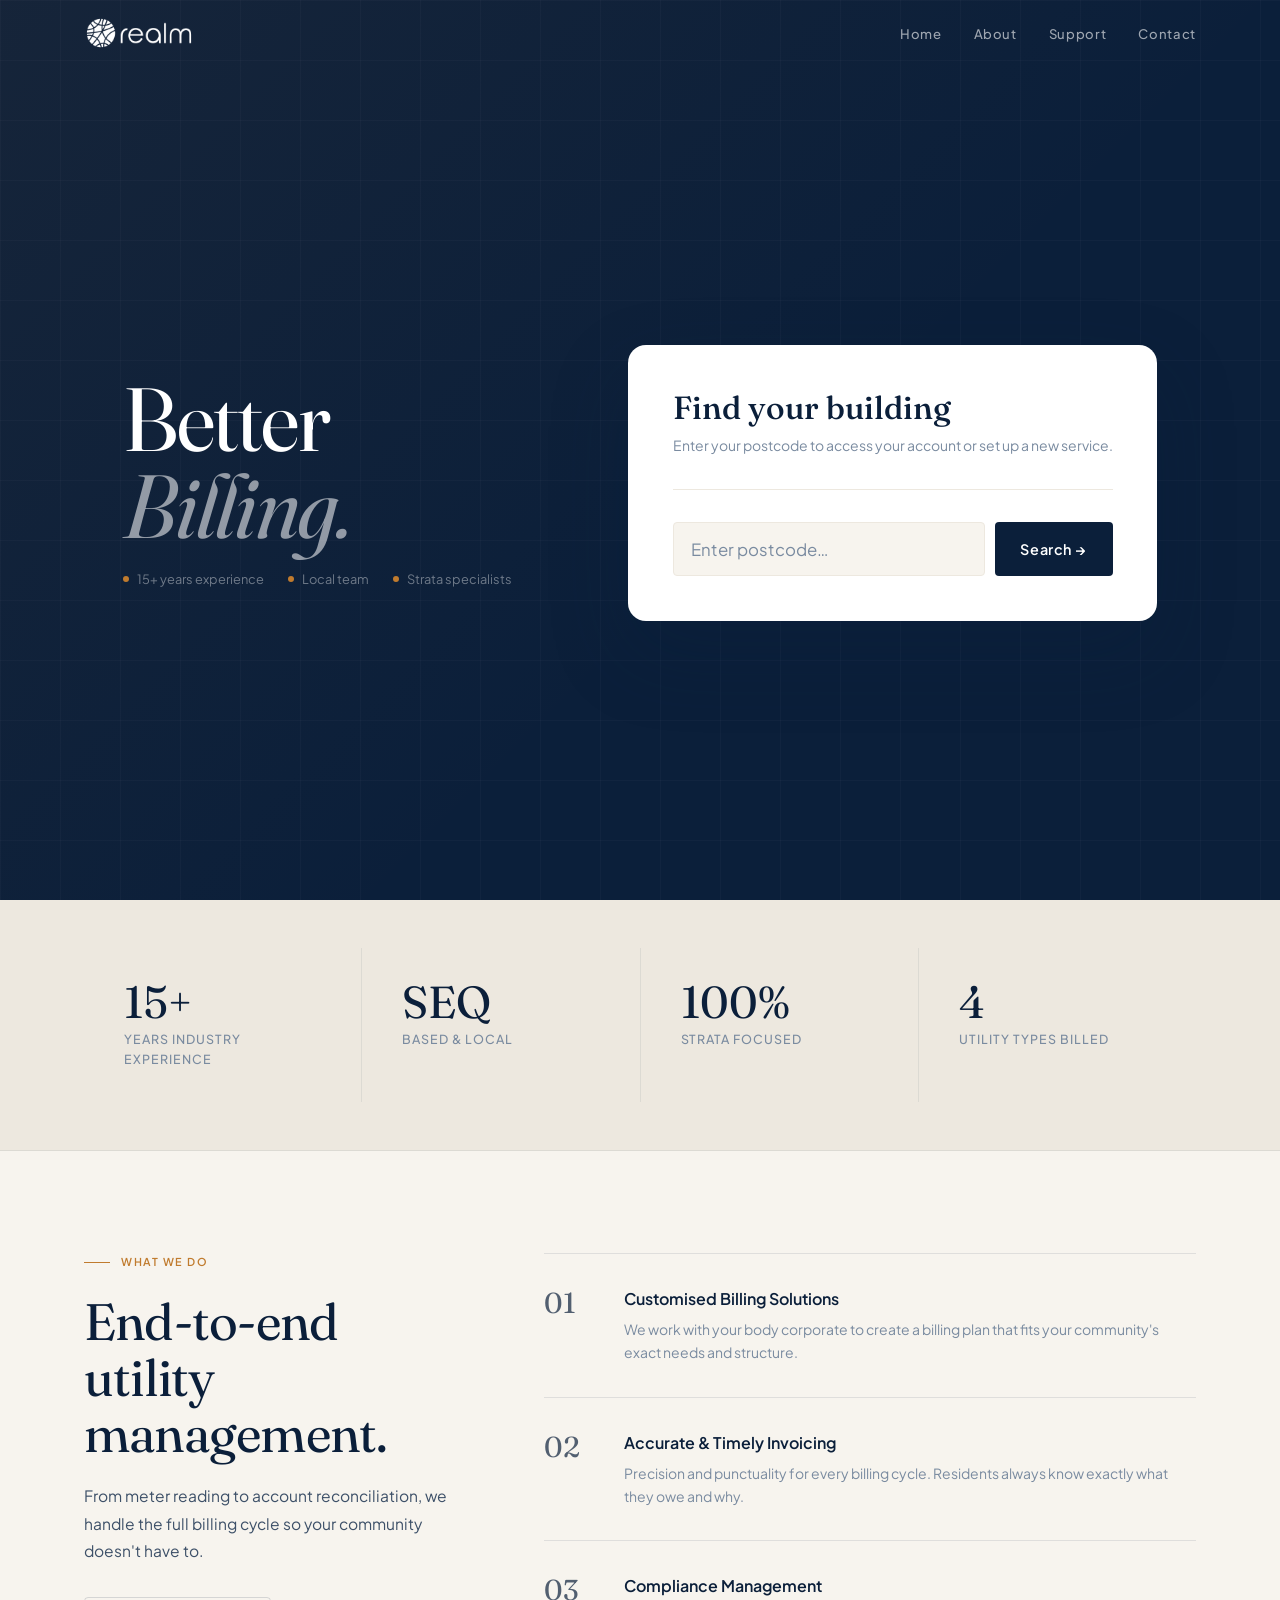
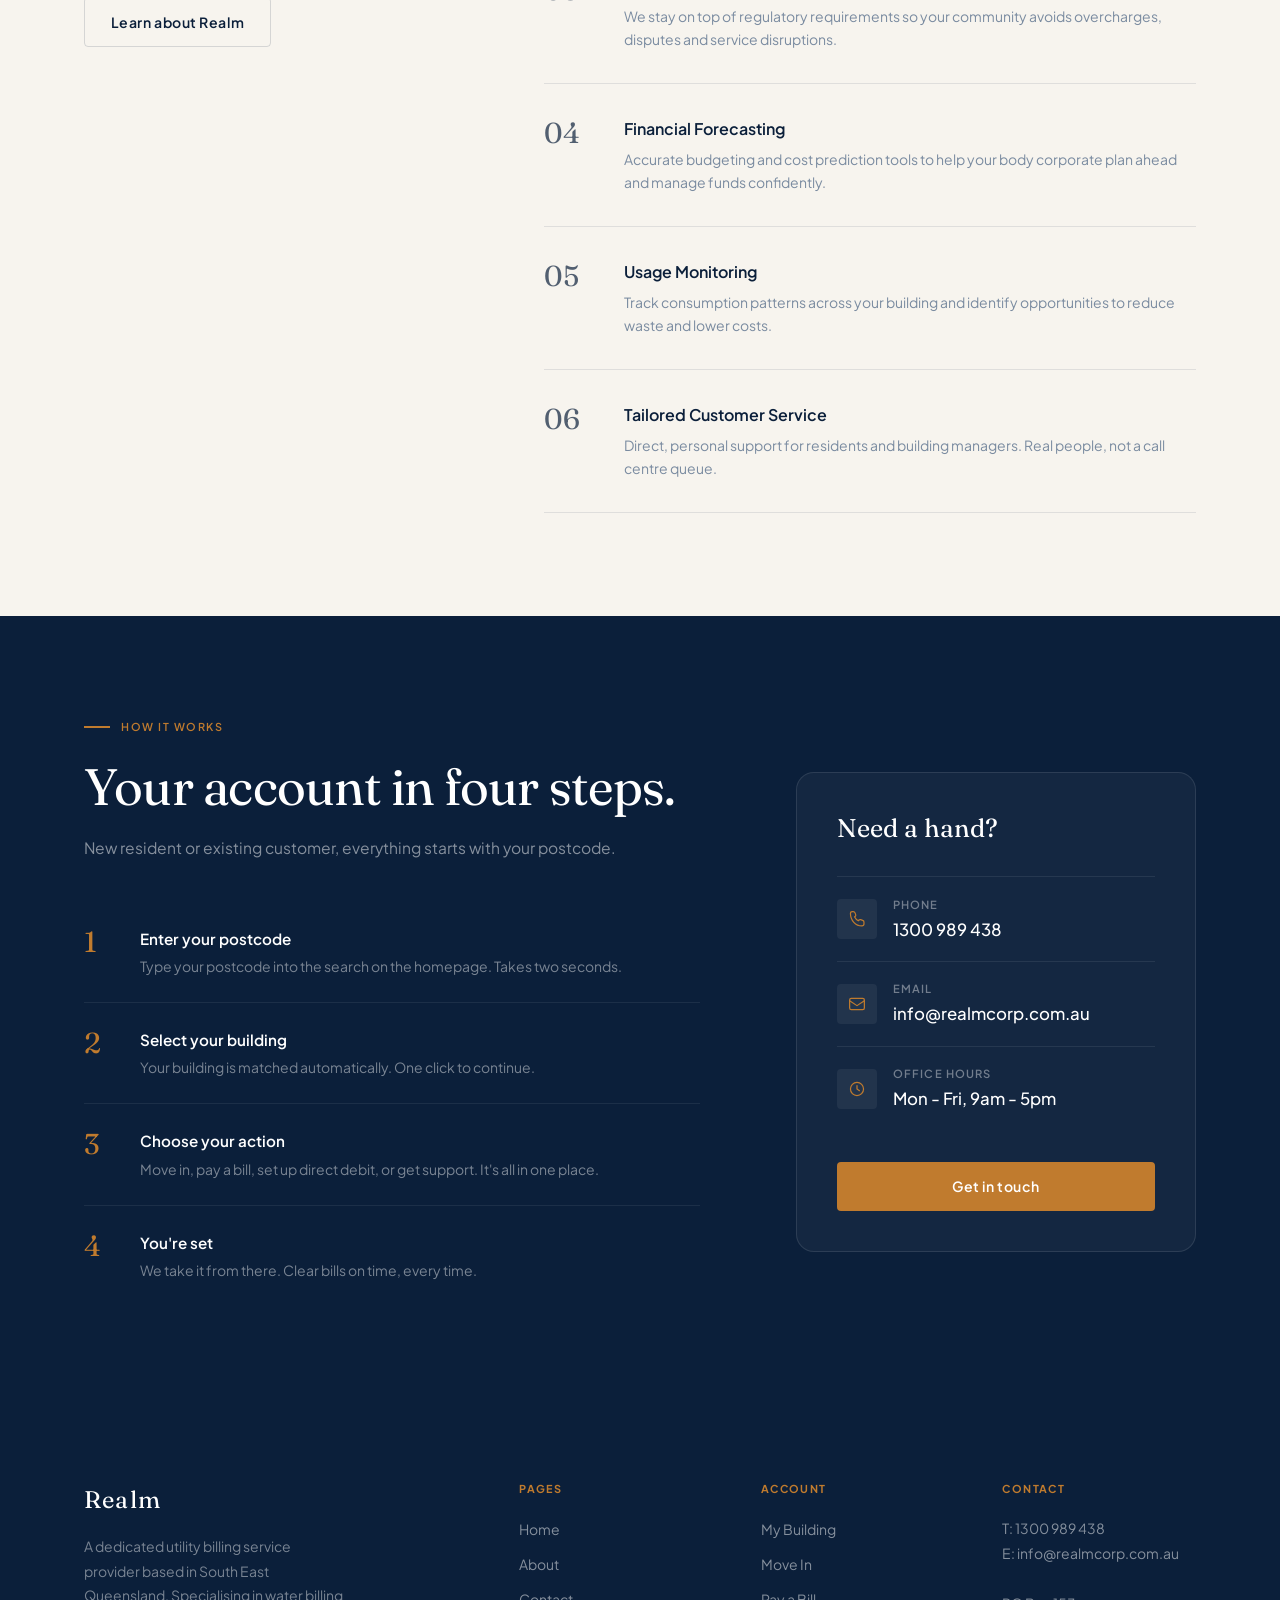
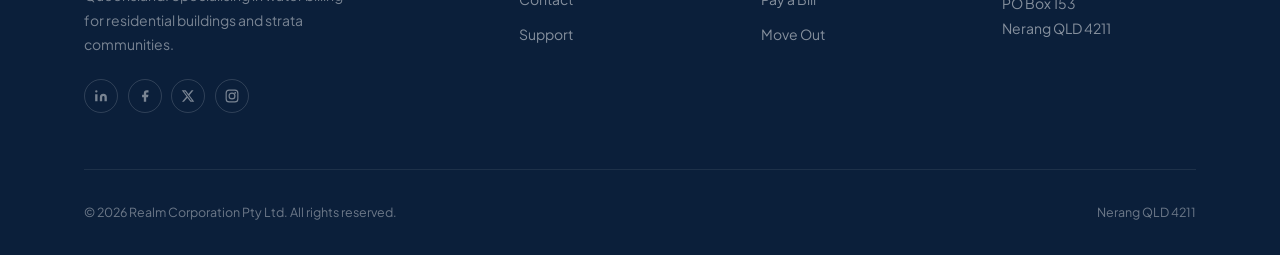
==== index.html @ f152841e "refactor: update theme font, remove theme picker" ====
<!DOCTYPE html>
<html lang="en">
<head>
  <meta charset="UTF-8">
  <meta name="viewport" content="width=device-width, initial-scale=1.0">
  <title>Realm | Better Billing</title>
  <link rel="icon" type="image/png" href="assets/favicon.png">
  <link rel="stylesheet" href="style.css">
  <style>
    /* ─── NAV TRANSPARENT ON HOMEPAGE ─── */
    .nav { background: transparent; transition: background 0.3s; }
    .nav.nav-solid { background: var(--navy); }

    /* ─── HERO ─── */
    .hero {
      background: var(--navy);
      margin-top: -66px;
      padding-top: 66px;
      min-height: 100vh;
      display: flex;
      align-items: center;
      overflow: hidden;
      position: relative;
    }
    .hero::after {
      content: '';
      position: absolute;
      inset: 0;
      background: linear-gradient(135deg, rgba(192,123,46,0.06) 0%, transparent 60%);
      pointer-events: none;
    }
    /* subtle grid texture on hero */
    .hero-bg-pattern {
      position: absolute;
      inset: 0;
      background-image: linear-gradient(rgba(255,255,255,0.025) 1px, transparent 1px),
                        linear-gradient(90deg, rgba(255,255,255,0.025) 1px, transparent 1px);
      background-size: 60px 60px;
      pointer-events: none;
    }
    .hero-content {
      position: relative;
      z-index: 1;
      display: grid;
      grid-template-columns: 1fr 1.2fr;
      gap: 4rem;
      align-items: center;
    }
    .hero-text {}
    .hero-tagline { color: var(--amber); margin-bottom: 1.8rem; }
    .hero-h1 { color: white; margin-bottom: 1.2rem; }
    .hero-h1 em { font-style: italic; color: rgba(255,255,255,0.55); }
    .hero-desc {
      font-size: 1.05rem;
      color: rgba(255,255,255,0.55);
      max-width: 480px;
      line-height: 1.8;
      margin-bottom: 2.5rem;
    }
    .hero-badges {
      display: flex;
      gap: 1.5rem;
      flex-wrap: wrap;
    }
    .hero-badge {
      display: flex;
      align-items: center;
      gap: 0.5rem;
      font-size: 0.8rem;
      color: rgba(255,255,255,0.4);
    }
    .hero-badge-dot {
      width: 6px; height: 6px;
      background: var(--amber);
      border-radius: 50%;
      flex-shrink: 0;
    }
    .search-panel {
      background: white;
      border-radius: var(--r-lg);
      padding: 2.8rem;
      box-shadow: var(--shadow-xl);
      text-align: left;
    }
    .search-panel-top {
      margin-bottom: 2rem;
      padding-bottom: 2rem;
      border-bottom: 1px solid var(--cream-dark);
    }
    .search-panel-top h2 {
      font-family: var(--ff-display);
      font-size: 2rem;
      font-weight: 500;
      color: var(--navy);
      line-height: 1.15;
      margin-bottom: 0.45rem;
    }
    .search-panel-top p {
      font-size: 0.875rem;
      color: var(--text-muted);
    }
    .search-row {
      display: flex;
      gap: 0.6rem;
    }
    .search-row input {
      flex: 1;
      background: var(--cream);
      border: 1.5px solid var(--cream-dark);
      border-radius: var(--r-sm);
      padding: 0.95rem 1.1rem;
      font-size: 1.05rem;
      color: var(--text);
      outline: none;
      transition: border-color 0.2s, background 0.2s, box-shadow 0.2s;
    }
    .search-row input:focus {
      border-color: var(--navy-light);
      background: white;
      box-shadow: 0 0 0 3px rgba(30,65,104,0.1);
    }
    .search-row input::placeholder { color: var(--text-muted); }
    .search-row button {
      background: var(--navy);
      color: white;
      border: none;
      border-radius: var(--r-sm);
      padding: 0.95rem 1.6rem;
      font-size: 0.9rem;
      font-weight: 600;
      cursor: pointer;
      transition: background 0.2s, transform 0.15s;
      white-space: nowrap;
      letter-spacing: 0.04em;
    }
    .search-row button:hover { background: var(--amber); }
    .search-result {
      display: none;
      margin-top: 1rem;
      background: var(--cream);
      border-radius: var(--r-sm);
      padding: 1rem 1.1rem;
      border-left: 3px solid var(--amber);
    }
    .search-result.visible { display: block; }
    .search-result-label { font-size: 0.68rem; font-weight: 600; letter-spacing: 0.1em; text-transform: uppercase; color: var(--text-muted); margin-bottom: 0.25rem; }
    .search-result-building { font-family: var(--ff-display); font-size: 1.1rem; font-weight: 500; color: var(--navy); margin-bottom: 0.6rem; }
    .search-result-btn {
      display: inline-flex;
      align-items: center;
      gap: 0.4rem;
      background: var(--navy);
      color: white;
      border: none;
      border-radius: var(--r-sm);
      padding: 0.55rem 1rem;
      font-size: 0.8rem;
      font-weight: 600;
      cursor: pointer;
      transition: background 0.2s;
      letter-spacing: 0.04em;
    }
    .search-result-btn:hover { background: var(--amber); }
    .search-no-result { display: none; margin-top: 1rem; font-size: 0.875rem; color: var(--text-muted); }
    .search-no-result.visible { display: block; }
    .search-divider { display: flex; align-items: center; gap: 0.75rem; margin: 1.5rem 0 0; }
    .search-divider::before, .search-divider::after { content: ''; flex: 1; height: 1px; background: var(--cream-dark); }
    .search-divider span { font-size: 0.72rem; color: var(--text-muted); white-space: nowrap; }

    /* ─── ABOUT STRIP ─── */
    .about-strip {
      background: var(--cream-dark);
      padding: 3rem 0;
      border-bottom: 1px solid rgba(11,31,58,0.07);
    }
    .about-strip-inner {
      display: grid;
      grid-template-columns: repeat(4, 1fr);
      gap: 1px;
      background: rgba(11,31,58,0.07);
    }
    .about-stat {
      background: var(--cream-dark);
      padding: 2rem 2.5rem;
      display: flex;
      flex-direction: column;
      gap: 0.25rem;
    }
    .about-stat-num {
      font-family: var(--ff-display);
      font-size: 2.8rem;
      font-weight: 400;
      color: var(--navy);
      line-height: 1;
    }
    .about-stat-label {
      font-size: 0.78rem;
      font-weight: 500;
      letter-spacing: 0.08em;
      text-transform: uppercase;
      color: var(--text-muted);
    }

    /* ─── SERVICES ─── */
    .services-section { background: var(--cream); }
    .services-layout {
      display: grid;
      grid-template-columns: 380px 1fr;
      gap: 5rem;
      align-items: start;
    }
    .services-sticky { position: sticky; top: 100px; }
    .services-sticky h2 { margin-bottom: 1.2rem; }
    .services-sticky p { margin-bottom: 2rem; }
    .services-list { display: flex; flex-direction: column; gap: 0; }
    .service-row {
      display: grid;
      grid-template-columns: 56px 1fr;
      gap: 1.5rem;
      padding: 2rem 0;
      border-bottom: 1px solid var(--border);
      transition: background 0.2s;
    }
    .service-row:first-child { border-top: 1px solid var(--border); }
    .service-num {
      font-family: var(--ff-display);
      font-size: 1.8rem;
      font-weight: 400;
      color: rgba(11,31,58,0.7);
      line-height: 1;
      padding-top: 3px;
    }
    .service-content h3 { font-family: var(--ff-body); font-size: 1rem; font-weight: 600; color: var(--navy); margin-bottom: 0.35rem; }
    .service-content p { font-size: 0.875rem; color: var(--text-muted); line-height: 1.65; }

    /* ─── HOW IT WORKS ─── */
    .how-section { background: var(--navy); }
    .how-layout {
      display: grid;
      grid-template-columns: 1fr 400px;
      gap: 6rem;
      align-items: center;
    }
    .how-cta-card {
      background: rgba(255,255,255,0.04);
      border: 1px solid rgba(255,255,255,0.1);
      border-radius: var(--r-lg);
      padding: 2.5rem;
      display: flex;
      flex-direction: column;
      gap: 2rem;
    }
    .how-cta-card h3 {
      font-family: var(--ff-display);
      font-size: 1.6rem;
      font-weight: 400;
      color: white;
      line-height: 1.2;
    }
    .how-cta-item {
      display: flex;
      align-items: center;
      gap: 1rem;
      padding: 1.1rem 0;
      border-top: 1px solid rgba(255,255,255,0.08);
    }
    .how-cta-icon {
      width: 40px;
      height: 40px;
      border-radius: var(--r-sm);
      background: rgba(255,255,255,0.06);
      display: flex;
      align-items: center;
      justify-content: center;
      flex-shrink: 0;
    }
    .how-cta-icon svg { color: var(--amber); }
    .how-cta-label { font-size: 0.7rem; font-weight: 600; letter-spacing: 0.1em; text-transform: uppercase; color: rgba(255,255,255,0.4); margin-bottom: 0.15rem; }
    .how-cta-value { font-size: 1.05rem; font-weight: 500; color: white; }
    .how-cta-value a { color: white; transition: color 0.2s; }
    .how-cta-value a:hover { color: var(--amber); }
    .how-steps { display: flex; flex-direction: column; gap: 0; }
    .how-step {
      display: flex;
      gap: 1.5rem;
      padding: 1.5rem 0;
      border-bottom: 1px solid rgba(255,255,255,0.07);
    }
    .how-step:last-child { border-bottom: none; }
    .how-step-num { font-family: var(--ff-display); font-size: 1.8rem; font-weight: 400; color: var(--amber); flex-shrink: 0; width: 2rem; line-height: 1; padding-top: 2px; }
    .how-step h4 { font-family: var(--ff-body); font-size: 0.95rem; font-weight: 600; color: white; margin-bottom: 0.25rem; }
    .how-step p { font-size: 0.875rem; color: rgba(255,255,255,0.45); line-height: 1.65; }

    @media (max-width: 1024px) {
      .hero-content { grid-template-columns: 1fr; max-width: 540px; margin: 0 auto; text-align: center; }
      .hero-desc { margin-left: auto; margin-right: auto; }
      .hero-badges { justify-content: center; }
      .about-strip-inner { grid-template-columns: repeat(2, 1fr); }
      .services-layout { grid-template-columns: 1fr; gap: 3rem; }
      .services-sticky { position: static; }
      .how-layout { grid-template-columns: 1fr; gap: 3rem; }
      .how-right-img { aspect-ratio: 16/9; }
    }
    @media (max-width: 640px) {
      .about-strip-inner { grid-template-columns: 1fr; }
    }
  </style>
</head>
<body>

<!-- NAV -->
<nav class="nav">
  <div class="nav-inner">
    <a href="index.html" class="nav-logo">
      <img src="assets/realmcorp-logo-white.png" alt="Realm" style="width:110px;height:auto">
    </a>
    <ul class="nav-links">
      <li><a href="index.html">Home</a></li>
      <li><a href="about.html">About</a></li>
      <li><a href="support.html">Support</a></li>
      <li><a href="contact.html">Contact</a></li>
    </ul>
  </div>
</nav>

<!-- HERO -->
<section class="hero">
  <div class="hero-bg-pattern"></div>

  <div class="wrap hero-content">
    <div class="hero-text">
      <h1 class="t-display hero-h1 anim">
        Better<br><em>Billing.</em>
      </h1>
      <div class="hero-badges anim d1">
        <span class="hero-badge"><span class="hero-badge-dot"></span> 15+ years experience</span>
        <span class="hero-badge"><span class="hero-badge-dot"></span> Local team</span>
        <span class="hero-badge"><span class="hero-badge-dot"></span> Strata specialists</span>
      </div>
    </div>

    <div class="search-panel anim d2">
      <div class="search-panel-top">
        <h2>Find your building</h2>
        <p>Enter your postcode to access your account or set up a new service.</p>
      </div>

      <div class="search-row">
        <input type="text" id="postcodeInput" placeholder="Enter postcode…" maxlength="4" inputmode="numeric" pattern="[0-9]*">
        <button onclick="doSearch()">Search →</button>
      </div>

      <div class="search-result" id="searchResult">
        <div class="search-result-label">Building found</div>
        <div class="search-result-building" id="resultBuilding">Riverlily</div>
        <button class="search-result-btn" id="resultBtn" onclick="goToHub()">Go to my building →</button>
      </div>

      <div class="search-no-result" id="searchNoResult">
        No buildings found for that postcode. <a href="contact.html" style="color:var(--amber)">Contact us</a> for help.
      </div>

    </div>
  </div>
</section>

<!-- STATS STRIP -->
<div class="about-strip">
  <div class="wrap">
    <div class="about-strip-inner">
      <div class="about-stat">
        <span class="about-stat-num">15+</span>
        <span class="about-stat-label">Years industry experience</span>
      </div>
      <div class="about-stat">
        <span class="about-stat-num">SEQ</span>
        <span class="about-stat-label">Based &amp; local</span>
      </div>
      <div class="about-stat">
        <span class="about-stat-num">100%</span>
        <span class="about-stat-label">Strata focused</span>
      </div>
      <div class="about-stat">
        <span class="about-stat-num">4</span>
        <span class="about-stat-label">Utility types billed</span>
      </div>
    </div>
  </div>
</div>

<!-- SERVICES -->
<section class="section services-section">
  <div class="wrap">
    <div class="services-layout">
      <div class="services-sticky">
        <div class="section-tag"><span class="t-label">What we do</span></div>
        <h2 class="t-headline" style="margin-bottom:1.2rem">End-to-end utility management.</h2>
        <p class="t-body" style="margin-bottom:2rem">From meter reading to account reconciliation, we handle the full billing cycle so your community doesn't have to.</p>
        <a href="about.html" class="btn btn-outline">Learn about Realm</a>
      </div>
      <div class="services-list">
        <div class="service-row">
          <div class="service-num">01</div>
          <div class="service-content">
            <h3>Customised Billing Solutions</h3>
            <p>We work with your body corporate to create a billing plan that fits your community's exact needs and structure.</p>
          </div>
        </div>
        <div class="service-row">
          <div class="service-num">02</div>
          <div class="service-content">
            <h3>Accurate &amp; Timely Invoicing</h3>
            <p>Precision and punctuality for every billing cycle. Residents always know exactly what they owe and why.</p>
          </div>
        </div>
        <div class="service-row">
          <div class="service-num">03</div>
          <div class="service-content">
            <h3>Compliance Management</h3>
            <p>We stay on top of regulatory requirements so your community avoids overcharges, disputes and service disruptions.</p>
          </div>
        </div>
        <div class="service-row">
          <div class="service-num">04</div>
          <div class="service-content">
            <h3>Financial Forecasting</h3>
            <p>Accurate budgeting and cost prediction tools to help your body corporate plan ahead and manage funds confidently.</p>
          </div>
        </div>
        <div class="service-row">
          <div class="service-num">05</div>
          <div class="service-content">
            <h3>Usage Monitoring</h3>
            <p>Track consumption patterns across your building and identify opportunities to reduce waste and lower costs.</p>
          </div>
        </div>
        <div class="service-row">
          <div class="service-num">06</div>
          <div class="service-content">
            <h3>Tailored Customer Service</h3>
            <p>Direct, personal support for residents and building managers. Real people, not a call centre queue.</p>
          </div>
        </div>
      </div>
    </div>
  </div>
</section>

<!-- HOW IT WORKS -->
<section class="section how-section">
  <div class="wrap">
    <div class="how-layout">
      <div>
        <div class="section-tag" style="--amber:#C07B2E"><span class="t-label">How it works</span></div>
        <h2 class="t-headline" style="color:white;margin-bottom:1.2rem">Your account in four steps.</h2>
        <p style="color:rgba(255,255,255,0.5);line-height:1.8;font-size:0.975rem;margin-bottom:2.5rem">
          New resident or existing customer, everything starts with your postcode.
        </p>
        <div class="how-steps">
          <div class="how-step">
            <div class="how-step-num">1</div>
            <div>
              <h4>Enter your postcode</h4>
              <p>Type your postcode into the search on the homepage. Takes two seconds.</p>
            </div>
          </div>
          <div class="how-step">
            <div class="how-step-num">2</div>
            <div>
              <h4>Select your building</h4>
              <p>Your building is matched automatically. One click to continue.</p>
            </div>
          </div>
          <div class="how-step">
            <div class="how-step-num">3</div>
            <div>
              <h4>Choose your action</h4>
              <p>Move in, pay a bill, set up direct debit, or get support. It's all in one place.</p>
            </div>
          </div>
          <div class="how-step">
            <div class="how-step-num">4</div>
            <div>
              <h4>You're set</h4>
              <p>We take it from there. Clear bills on time, every time.</p>
            </div>
          </div>
        </div>
      </div>
      <div class="how-cta-card">
        <h3>Need a hand?</h3>
        <div>
          <div class="how-cta-item">
            <div class="how-cta-icon">
              <svg width="18" height="18" fill="none" viewBox="0 0 22 22"><path d="M5.3 2C4 2 3 3 3 4.3c0 8.4 6.3 15.2 14 15.2 1.3 0 2.5-1 2.5-2.3v-2.4c0-1-.6-1.8-1.5-2.1l-2.5-.9c-.9-.3-1.8 0-2.4.7l-.5.6c-1.8-1-3.5-2.7-4.5-4.6l.6-.5c.7-.6 1-1.5.7-2.4L8.6 3.5C8.3 2.6 7.4 2 6.4 2H5.3z" stroke="currentColor" stroke-width="1.5"/></svg>
            </div>
            <div>
              <div class="how-cta-label">Phone</div>
              <div class="how-cta-value"><a href="tel:1300989438">1300 989 438</a></div>
            </div>
          </div>
          <div class="how-cta-item">
            <div class="how-cta-icon">
              <svg width="18" height="18" fill="none" viewBox="0 0 22 22"><path d="M2 7l9 6 9-6" stroke="currentColor" stroke-width="1.5" stroke-linecap="round"/><rect x="2" y="4" width="18" height="14" rx="2" stroke="currentColor" stroke-width="1.5"/></svg>
            </div>
            <div>
              <div class="how-cta-label">Email</div>
              <div class="how-cta-value"><a href="mailto:info@realmcorp.com.au">info@realmcorp.com.au</a></div>
            </div>
          </div>
          <div class="how-cta-item">
            <div class="how-cta-icon">
              <svg width="18" height="18" fill="none" viewBox="0 0 22 22"><circle cx="11" cy="11" r="8" stroke="currentColor" stroke-width="1.5"/><path d="M11 7v4l3 2" stroke="currentColor" stroke-width="1.5" stroke-linecap="round"/></svg>
            </div>
            <div>
              <div class="how-cta-label">Office hours</div>
              <div class="how-cta-value">Mon - Fri, 9am - 5pm</div>
            </div>
          </div>
        </div>
        <a href="contact.html" class="btn btn-amber" style="width:100%;justify-content:center">Get in touch</a>
      </div>
    </div>
  </div>
</section>

<!-- FOOTER -->
<footer class="footer">
  <div class="wrap">
    <div class="footer-grid">
      <div class="footer-brand">
        <span class="footer-brand-name">Realm</span>
        <p>A dedicated utility billing service provider based in South East Queensland. Specialising in water billing for residential buildings and strata communities.</p>
        <div class="footer-social">
          <a href="#" aria-label="LinkedIn"><svg width="14" height="14" fill="currentColor" viewBox="0 0 24 24"><path d="M16 8a6 6 0 016 6v7h-4v-7a2 2 0 00-4 0v7h-4v-7a6 6 0 016-6zM2 9h4v12H2zM4 6a2 2 0 100-4 2 2 0 000 4z"/></svg></a>
          <a href="#" aria-label="Facebook"><svg width="14" height="14" fill="currentColor" viewBox="0 0 24 24"><path d="M18 2h-3a5 5 0 00-5 5v3H7v4h3v8h4v-8h3l1-4h-4V7a1 1 0 011-1h3V2z"/></svg></a>
          <a href="#" aria-label="X"><svg width="14" height="14" fill="currentColor" viewBox="0 0 24 24"><path d="M18.244 2.25h3.308l-7.227 8.26 8.502 11.24H16.17l-5.214-6.817L4.99 21.75H1.68l7.73-8.835L1.254 2.25H8.08l4.713 6.231zm-1.161 17.52h1.833L7.084 4.126H5.117z"/></svg></a>
          <a href="#" aria-label="Instagram"><svg width="14" height="14" fill="currentColor" viewBox="0 0 24 24"><rect x="2" y="2" width="20" height="20" rx="5" ry="5" fill="none" stroke="currentColor" stroke-width="2"/><circle cx="12" cy="12" r="5" fill="none" stroke="currentColor" stroke-width="2"/><circle cx="17.5" cy="6.5" r="1.5"/></svg></a>
        </div>
      </div>
      <div class="footer-col">
        <h5>Pages</h5>
        <ul>
          <li><a href="index.html">Home</a></li>
          <li><a href="about.html">About</a></li>
          <li><a href="contact.html">Contact</a></li>
          <li><a href="support.html">Support</a></li>
        </ul>
      </div>
      <div class="footer-col">
        <h5>Account</h5>
        <ul>
          <li><a href="building-hub.html">My Building</a></li>
          <li><a href="move-in.html">Move In</a></li>
          <li><a href="https://customers.bluebilling.com.au" target="_blank">Pay a Bill</a></li>
          <li><a href="move-out.html">Move Out</a></li>
        </ul>
      </div>
      <div class="footer-col">
        <h5>Contact</h5>
        <p>
          T: <a href="tel:1300989438" style="color:rgba(255,255,255,0.5)">1300 989 438</a><br>
          E: <a href="mailto:info@realmcorp.com.au" style="color:rgba(255,255,255,0.5)">info@realmcorp.com.au</a><br><br>
          PO Box 153<br>Nerang QLD 4211
        </p>
      </div>
    </div>
    <div class="footer-bottom">
      <span class="footer-year"></span>
      <span>Nerang QLD 4211</span>
    </div>
  </div>
</footer>

<script>
  // Simulate the postcode→building lookup (mirrors live site behaviour)
  const BUILDINGS = {
    '4211': 'Riverlily',
    '4210': 'Crestwood Gardens',
    '4212': 'Saltwater',
    '4215': 'Chevron Vista',
    '4216': 'Harbour Reach',
    '4217': 'Surfers Palms',
  };

  let currentBuilding = null;

  function doSearch() {
    const val = document.getElementById('postcodeInput').value.trim();
    const resultEl = document.getElementById('searchResult');
    const noResultEl = document.getElementById('searchNoResult');
    const buildingEl = document.getElementById('resultBuilding');

    resultEl.classList.remove('visible');
    noResultEl.classList.remove('visible');

    if (!val || val.length < 4) return;

    const building = BUILDINGS[val];
    if (building) {
      currentBuilding = building;
      buildingEl.textContent = building;
      resultEl.classList.add('visible');
    } else {
      noResultEl.classList.add('visible');
    }
  }

  function goToHub() {
    if (currentBuilding) {
      window.location.href = 'building-hub.html?building=' + encodeURIComponent(currentBuilding);
    }
  }

  // Allow Enter key
  document.getElementById('postcodeInput').addEventListener('keydown', function(e) {
    if (e.key === 'Enter') doSearch();
  });

  // Nav solid on scroll past hero
  const nav = document.querySelector('.nav');
  const hero = document.querySelector('.hero');
  window.addEventListener('scroll', function() {
    if (window.scrollY > hero.offsetHeight - 66) {
      nav.classList.add('nav-solid');
    } else {
      nav.classList.remove('nav-solid');
    }
  });

  // Dynamic copyright year
  document.querySelector('.footer-year').textContent = '\u00A9 ' + new Date().getFullYear() + ' Realm Corporation Pty Ltd. All rights reserved.';
</script>

</body>
</html>
---- style.css ----
@import url('https://fonts.googleapis.com/css2?family=Fraunces:ital,opsz,wght@0,9..144,300;0,9..144,400;0,9..144,500;0,9..144,600;1,9..144,400;1,9..144,500&family=Plus+Jakarta+Sans:wght@300;400;500;600&display=swap');

:root {
  --navy:        #0B1F3A;
  --navy-mid:    #16304F;
  --navy-light:  #1E4168;
  --cream:       #F7F4EE;
  --cream-dark:  #EDE8DF;
  --amber:       #C07B2E;
  --amber-light: #D4944A;
  --white:       #FFFFFF;
  --text:        #0B1F3A;
  --text-mid:    #3D5068;
  --text-muted:  #7A8BA0;
  --border:      rgba(11,31,58,0.1);
  --border-warm: rgba(11,31,58,0.14);
  --ff-display:  'Fraunces', Georgia, serif;
  --ff-body:     'Plus Jakarta Sans', system-ui, sans-serif;
  --r-sm: 4px; --r: 10px; --r-lg: 18px;
  --shadow-sm: 0 2px 10px rgba(11,31,58,0.09);
  --shadow:    0 6px 28px rgba(11,31,58,0.13);
  --shadow-lg: 0 16px 56px rgba(11,31,58,0.18);
  --shadow-xl: 0 32px 80px rgba(11,31,58,0.22);
}

*, *::before, *::after { box-sizing: border-box; margin: 0; padding: 0; }
html { scroll-behavior: smooth; }
body { font-family: var(--ff-body); background: var(--cream); color: var(--text); line-height: 1.65; -webkit-font-smoothing: antialiased; }
img { max-width: 100%; display: block; }
a { color: inherit; text-decoration: none; }
button, input, select, textarea { font-family: inherit; }

/* ── LAYOUT ── */
.wrap { max-width: 1240px; margin: 0 auto; padding: 0 clamp(1.25rem, 5vw, 4rem); }
.section { padding: clamp(4rem, 8vw, 7rem) 0; }
.section-sm { padding: clamp(2.5rem, 4vw, 4rem) 0; }

/* ── TYPOGRAPHY ── */
.t-display { font-family: var(--ff-display); font-size: clamp(3rem, 7vw, 6rem); font-weight: 400; line-height: 0.97; letter-spacing: -0.02em; }
.t-headline { font-family: var(--ff-display); font-size: clamp(2rem, 4vw, 3.2rem); font-weight: 400; line-height: 1.1; letter-spacing: -0.015em; }
.t-title { font-family: var(--ff-display); font-size: clamp(1.3rem, 2.5vw, 1.9rem); font-weight: 500; line-height: 1.2; }
.t-label { font-size: 0.68rem; font-weight: 600; letter-spacing: 0.14em; text-transform: uppercase; color: var(--amber); }
.t-body { font-size: 0.975rem; line-height: 1.78; color: var(--text-mid); }
.t-small { font-size: 0.85rem; color: var(--text-muted); }

/* ── NAV ── */
.nav { position: sticky; top: 0; z-index: 200; background: var(--navy); height: 66px; display: flex; align-items: center; }
.nav-inner { display: flex; align-items: center; justify-content: space-between; width: 100%; max-width: 1240px; margin: 0 auto; padding: 0 clamp(1.25rem, 5vw, 4rem); }
.nav-logo { display: flex; align-items: center; gap: 10px; }
.nav-logo-icon { width: 30px; height: 30px; border: 1.5px solid var(--amber); border-radius: 50%; display: flex; align-items: center; justify-content: center; }
.nav-logo-name { font-family: var(--ff-display); font-size: 1.35rem; font-weight: 500; color: white; letter-spacing: 0.05em; }
.nav-links { display: flex; align-items: center; gap: 2rem; list-style: none; }
.nav-links a { font-size: 0.82rem; font-weight: 500; letter-spacing: 0.05em; color: rgba(255,255,255,0.6); transition: color 0.2s; }
.nav-links a:hover, .nav-links a.active { color: white; }
.nav-links .nav-cta { background: var(--amber); color: white !important; padding: 0.4rem 1rem; border-radius: var(--r-sm); font-weight: 600; transition: background 0.2s; }
.nav-links .nav-cta:hover { background: var(--amber-light); }

/* ── BUTTONS ── */
.btn { display: inline-flex; align-items: center; gap: 0.5rem; padding: 0.78rem 1.6rem; border-radius: var(--r-sm); font-size: 0.88rem; font-weight: 600; letter-spacing: 0.04em; cursor: pointer; border: none; transition: all 0.22s; white-space: nowrap; }
.btn-amber { background: var(--amber); color: white; }
.btn-amber:hover { background: var(--navy); transform: translateY(-1px); box-shadow: var(--shadow); }
.btn-navy { background: var(--navy); color: white; }
.btn-navy:hover { background: var(--navy-light); transform: translateY(-1px); }
.btn-outline { background: transparent; color: var(--navy); border: 1.5px solid var(--border-warm); }
.btn-outline:hover { border-color: var(--navy); background: var(--navy); color: white; }
.btn-white { background: white; color: var(--navy); }
.btn-white:hover { background: var(--cream); transform: translateY(-1px); }
.btn-lg { padding: 0.95rem 2rem; font-size: 0.95rem; }
.btn-ghost { background: transparent; color: var(--amber); padding: 0; border: none; }

/* ── FORMS ── */
.field { display: flex; flex-direction: column; gap: 0.35rem; }
.field label { font-size: 0.7rem; font-weight: 600; letter-spacing: 0.1em; text-transform: uppercase; color: var(--text-muted); }
.field input, .field select, .field textarea { background: var(--cream); border: 1.5px solid var(--cream-dark); border-radius: var(--r-sm); padding: 0.75rem 1rem; font-size: 0.95rem; color: var(--text); outline: none; transition: border-color 0.2s, box-shadow 0.2s, background 0.2s; width: 100%; }
.field input:focus, .field select:focus, .field textarea:focus { border-color: var(--navy-light); background: white; box-shadow: 0 0 0 3px rgba(30,65,104,0.1); }
.field input::placeholder { color: var(--text-muted); }
.field textarea { resize: vertical; min-height: 110px; }
.field select { appearance: none; background-image: url("data:image/svg+xml,%3Csvg xmlns='http://www.w3.org/2000/svg' width='12' height='7' fill='none'%3E%3Cpath d='M1 1l5 5 5-5' stroke='%237A8BA0' stroke-width='1.5' stroke-linecap='round'/%3E%3C/svg%3E"); background-repeat: no-repeat; background-position: right 1rem center; cursor: pointer; }

/* ── DECORATIVE ── */
.rule { display: block; width: 32px; height: 2px; background: var(--amber); margin-bottom: 1.1rem; }
.section-tag { display: flex; align-items: center; gap: 0.7rem; margin-bottom: 1.4rem; }
.section-tag::before { content: ''; display: block; width: 26px; height: 1.5px; background: var(--amber); flex-shrink: 0; }

/* ── FOOTER ── */
.footer { background: var(--navy); padding: 4.5rem 0 2rem; }
.footer-grid { display: grid; grid-template-columns: 2fr 1fr 1fr 1fr; gap: 3rem; padding-bottom: 3.5rem; border-bottom: 1px solid rgba(255,255,255,0.08); margin-bottom: 2rem; }
.footer-brand-name { font-family: var(--ff-display); font-size: 1.5rem; color: white; letter-spacing: 0.05em; display: block; margin-bottom: 0.9rem; }
.footer-brand p { font-size: 0.875rem; color: rgba(255,255,255,0.45); line-height: 1.75; max-width: 260px; }
.footer-social { display: flex; gap: 0.6rem; margin-top: 1.4rem; }
.footer-social a { width: 34px; height: 34px; border-radius: 50%; border: 1px solid rgba(255,255,255,0.15); display: flex; align-items: center; justify-content: center; font-size: 0.7rem; font-weight: 700; color: rgba(255,255,255,0.45); transition: all 0.2s; }
.footer-social a:hover { border-color: var(--amber); color: var(--amber); }
.footer-col h5 { font-size: 0.68rem; font-weight: 700; letter-spacing: 0.13em; text-transform: uppercase; color: var(--amber); margin-bottom: 1.1rem; }
.footer-col ul { list-style: none; }
.footer-col ul li { margin-bottom: 0.55rem; }
.footer-col ul li a { font-size: 0.875rem; color: rgba(255,255,255,0.5); transition: color 0.2s; }
.footer-col ul li a:hover { color: white; }
.footer-col p { font-size: 0.875rem; color: rgba(255,255,255,0.5); line-height: 1.8; }
.footer-bottom { display: flex; align-items: center; justify-content: space-between; font-size: 0.78rem; color: rgba(255,255,255,0.4); }

/* ── ACCORDION ── */
.accordion-item { border-bottom: 1px solid var(--border); }
.accordion-btn { width: 100%; background: none; border: none; padding: 1.25rem 0; display: flex; align-items: center; justify-content: space-between; gap: 1rem; cursor: pointer; font-size: 0.975rem; font-weight: 600; color: var(--navy); text-align: left; transition: color 0.2s; }
.accordion-btn:hover { color: var(--amber); }
.accordion-ind { width: 24px; height: 24px; border-radius: 50%; border: 1.5px solid var(--border-warm); display: flex; align-items: center; justify-content: center; flex-shrink: 0; font-size: 1.1rem; font-weight: 300; color: var(--text-muted); transition: all 0.25s; }
.accordion-btn.open .accordion-ind { background: var(--amber); border-color: var(--amber); color: white; transform: rotate(45deg); }
.accordion-panel { max-height: 0; overflow: hidden; transition: max-height 0.35s ease; }
.accordion-panel.open { max-height: 400px; }
.accordion-body { padding-bottom: 1.3rem; font-size: 0.925rem; color: var(--text-mid); line-height: 1.75; }

/* ── HUB CARD ── */
.hub-card { background: white; border: 1px solid var(--border); border-radius: var(--r); padding: 2rem 1.75rem 1.75rem; display: flex; flex-direction: column; cursor: pointer; transition: box-shadow 0.25s, transform 0.25s, border-color 0.25s; text-decoration: none; color: inherit; }
.hub-card:hover { box-shadow: var(--shadow); transform: translateY(-2px); border-color: rgba(11,31,58,0.18); }
.hub-card-icon { width: 44px; height: 44px; border-radius: 6px; background: var(--cream); display: flex; align-items: center; justify-content: center; margin-bottom: 1.1rem; }
.hub-card-title { font-family: var(--ff-display); font-size: 1.25rem; font-weight: 500; color: var(--navy); margin-bottom: 0.4rem; }
.hub-card-desc { font-size: 0.875rem; color: var(--text-muted); line-height: 1.6; flex: 1; }
.hub-card-link { font-size: 0.8rem; font-weight: 600; color: var(--amber); margin-top: 1.2rem; display: flex; align-items: center; gap: 0.3rem; transition: gap 0.2s; }
.hub-card:hover .hub-card-link { gap: 0.55rem; }

/* ── ANIMATIONS ── */
@keyframes fadeUp { from { opacity: 0; transform: translateY(18px); } to { opacity: 1; transform: translateY(0); } }
.anim { animation: fadeUp 0.65s ease both; }
.d1 { animation-delay: 0.08s; } .d2 { animation-delay: 0.18s; } .d3 { animation-delay: 0.28s; } .d4 { animation-delay: 0.38s; } .d5 { animation-delay: 0.48s; }

/* ── RESPONSIVE ── */
@media (max-width: 1024px) { .footer-grid { grid-template-columns: 1fr 1fr; } }
@media (max-width: 768px) { .nav-links { display: none; } .footer-grid { grid-template-columns: 1fr; gap: 2rem; } }
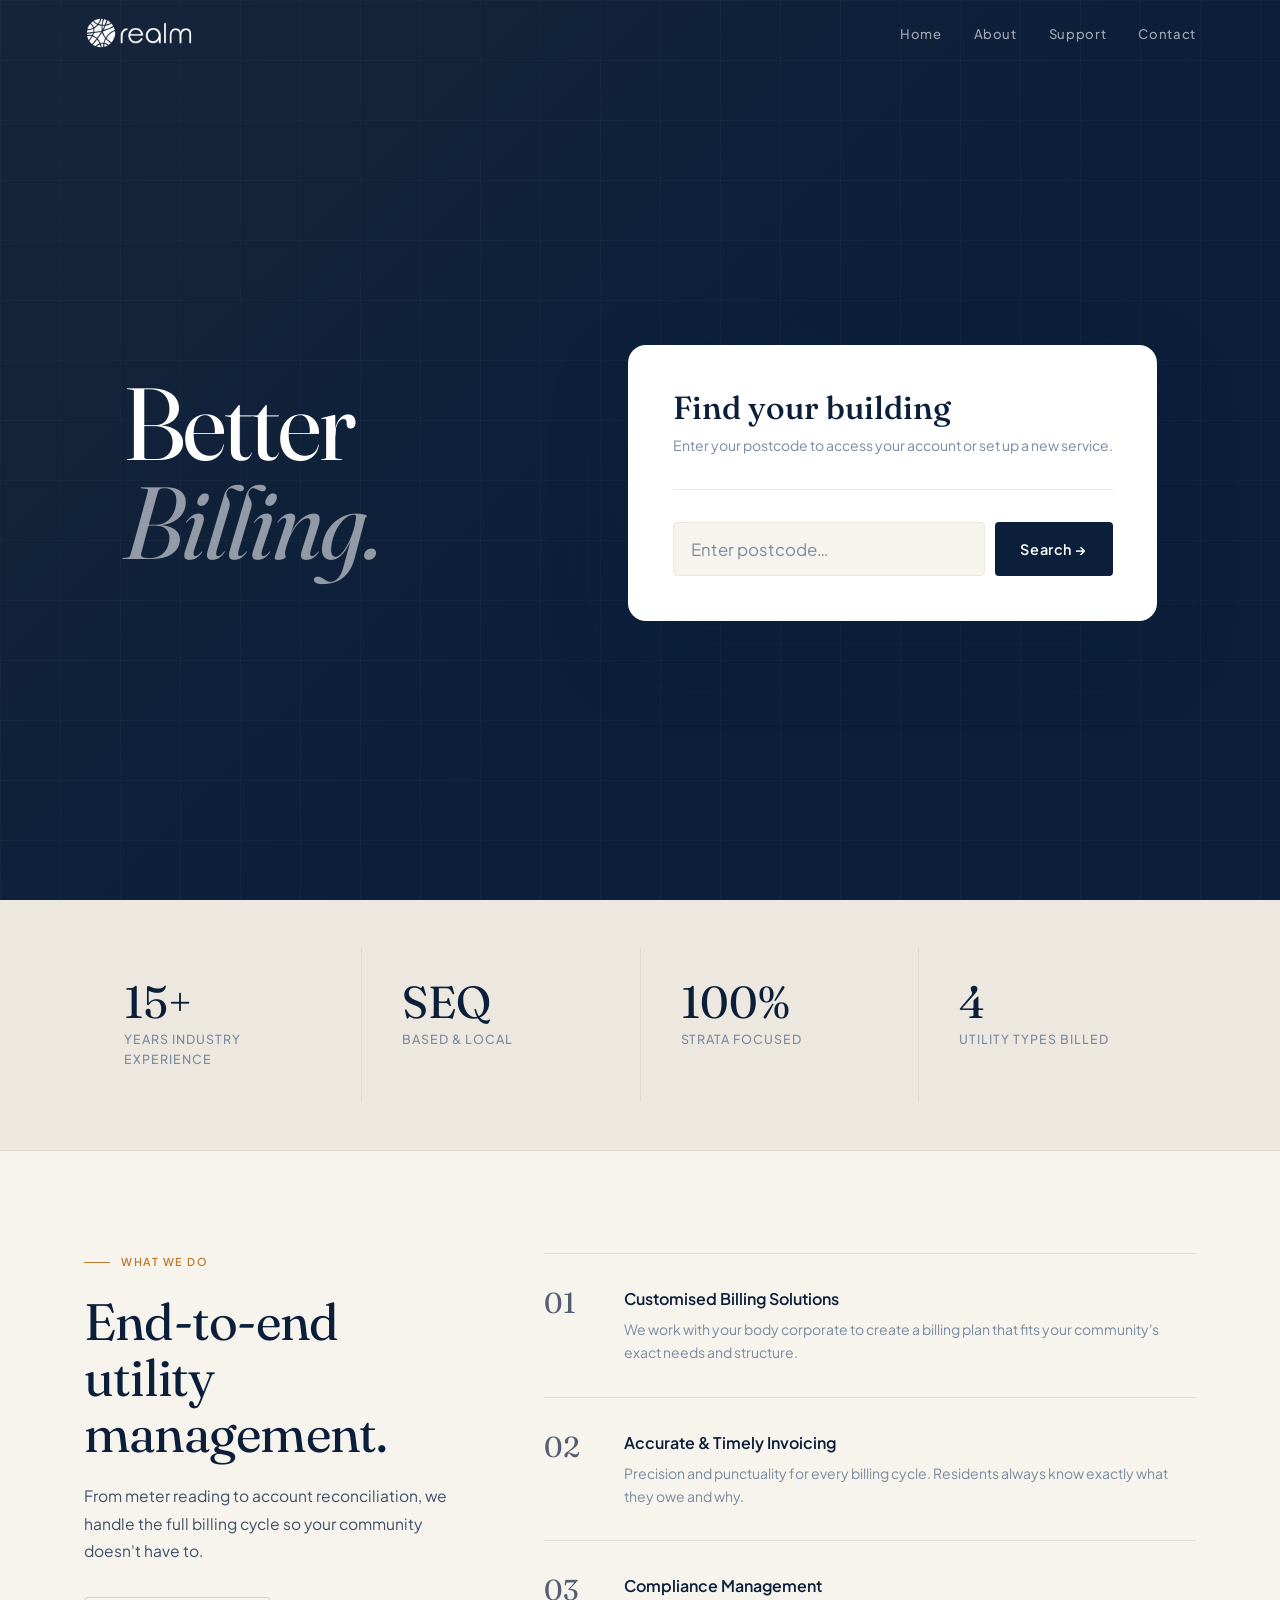
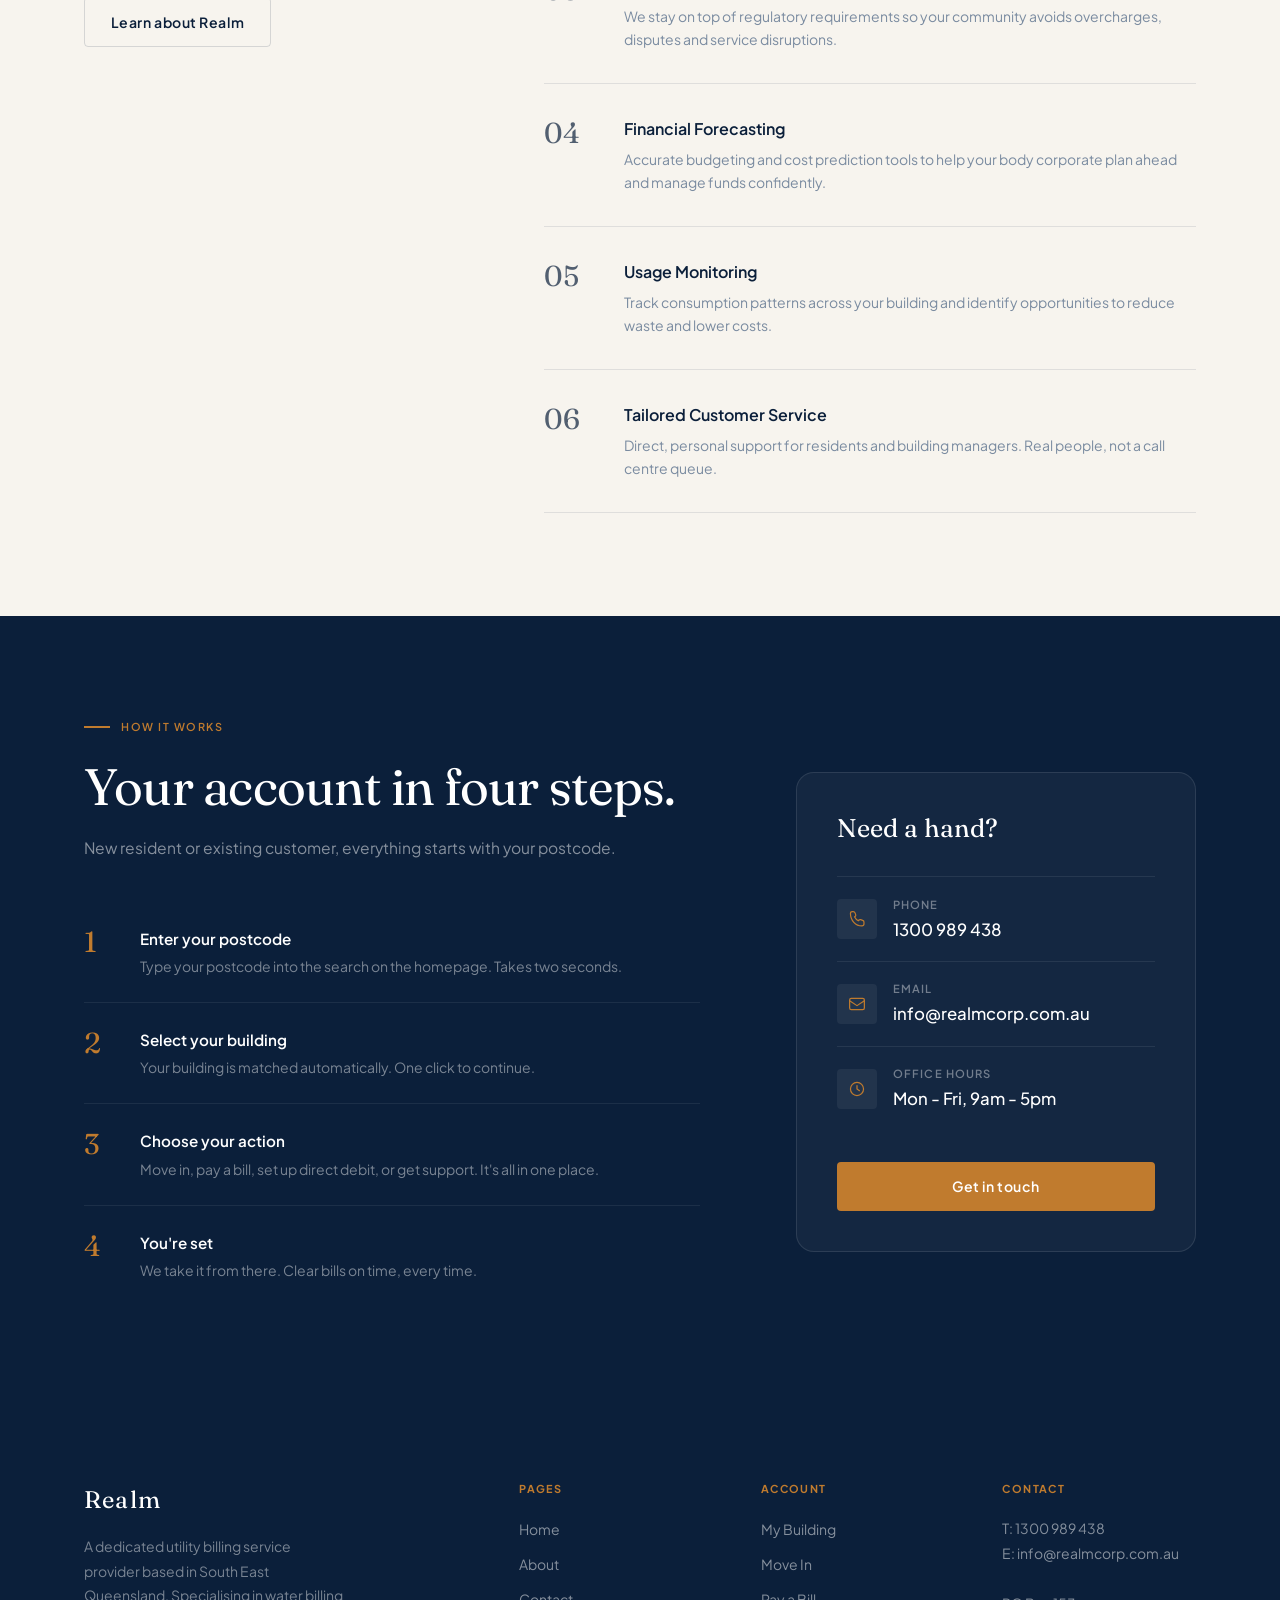
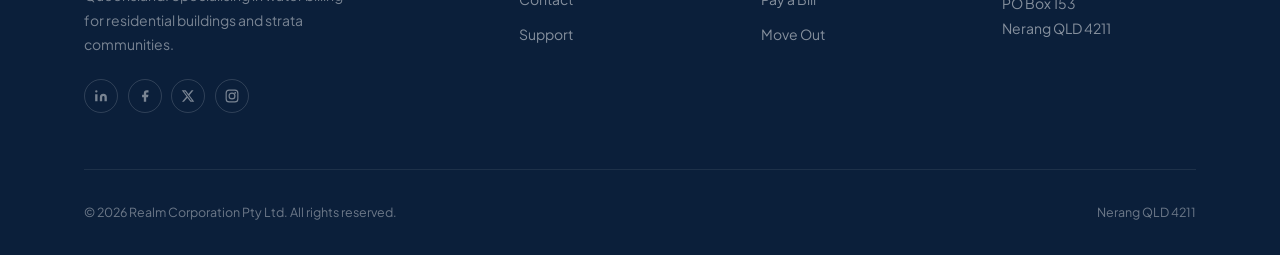
==== commit 5407fc4b: "feat: mobile layout" ====
--- a/index.html
+++ b/index.html
@@ -48,7 +48,7 @@
     }
     .hero-text {}
     .hero-tagline { color: var(--amber); margin-bottom: 1.8rem; }
-    .hero-h1 { color: white; margin-bottom: 1.2rem; }
+    .hero-h1 { color: white; margin-bottom: 1.2rem; font-size: clamp(3.5rem, 8vw, 8.5rem); }
     .hero-h1 em { font-style: italic; color: rgba(255,255,255,0.55); }
     .hero-desc {
       font-size: 1.05rem;
@@ -303,6 +303,32 @@
     }
     @media (max-width: 640px) {
       .about-strip-inner { grid-template-columns: 1fr; }
+      .hero { min-height: 100vh; padding-top: 100px; padding-bottom: 4rem; }
+      .hero-desc { font-size: 0.95rem; }
+      .hero-badges { flex-direction: row; gap: 1.2rem; }
+      .hero-badge { font-size: 0.78rem; }
+      .search-panel { padding: 2rem 1.5rem; margin: 0 0.5rem; }
+      .search-panel-top { margin-bottom: 1.5rem; padding-bottom: 1.5rem; }
+      .search-panel-top h2 { font-size: 1.5rem; }
+      .search-panel-top p { font-size: 0.875rem; }
+      .search-row { flex-direction: column; }
+      .search-row input { width: 100%; min-height: 48px; font-size: 1rem; }
+      .search-row button { width: 100%; justify-content: center; min-height: 48px; }
+      .search-result-btn { width: 100%; justify-content: center; min-height: 44px; }
+      .about-strip { padding: 2rem 0; }
+      .about-stat-num { font-size: 2rem; }
+      .about-stat { padding: 1.5rem 1.25rem; }
+      .service-row { grid-template-columns: 36px 1fr; gap: 1rem; padding: 1.5rem 0; }
+      .service-num { font-size: 1.4rem; }
+      .service-content p { font-size: 0.875rem; line-height: 1.7; }
+      .how-cta-card { padding: 1.75rem; }
+      .how-step { gap: 1rem; padding: 1.3rem 0; }
+      .how-step p { font-size: 0.875rem; }
+      .how-cta-value { font-size: 0.95rem; }
+      .section { padding: 3.5rem 0; }
+    }
+    @media (max-width: 380px) {
+      .search-panel { padding: 1.6rem 1.25rem; margin: 0 0.25rem; }
     }
   </style>
 </head>
@@ -320,8 +346,19 @@
       <li><a href="support.html">Support</a></li>
       <li><a href="contact.html">Contact</a></li>
     </ul>
+    <button class="nav-hamburger" onclick="document.querySelector('.nav-mobile').classList.toggle('open')" aria-label="Menu">
+      <svg width="24" height="24" fill="none" viewBox="0 0 24 24"><path d="M4 6h16M4 12h16M4 18h16" stroke="currentColor" stroke-width="2" stroke-linecap="round"/></svg>
+    </button>
   </div>
 </nav>
+<div class="nav-mobile">
+  <ul>
+    <li><a href="index.html">Home</a></li>
+    <li><a href="about.html">About</a></li>
+    <li><a href="support.html">Support</a></li>
+    <li><a href="contact.html">Contact</a></li>
+  </ul>
+</div>
 
 <!-- HERO -->
 <section class="hero">
@@ -332,11 +369,6 @@
       <h1 class="t-display hero-h1 anim">
         Better<br><em>Billing.</em>
       </h1>
-      <div class="hero-badges anim d1">
-        <span class="hero-badge"><span class="hero-badge-dot"></span> 15+ years experience</span>
-        <span class="hero-badge"><span class="hero-badge-dot"></span> Local team</span>
-        <span class="hero-badge"><span class="hero-badge-dot"></span> Strata specialists</span>
-      </div>
     </div>
 
     <div class="search-panel anim d2">
--- a/style.css
+++ b/style.css
@@ -31,7 +31,7 @@
 button, input, select, textarea { font-family: inherit; }
 
 /* ── LAYOUT ── */
-.wrap { max-width: 1240px; margin: 0 auto; padding: 0 clamp(1.25rem, 5vw, 4rem); }
+.wrap { max-width: 1240px; margin: 0 auto; padding: 0 clamp(1.5rem, 6vw, 4rem); }
 .section { padding: clamp(4rem, 8vw, 7rem) 0; }
 .section-sm { padding: clamp(2.5rem, 4vw, 4rem) 0; }
 
@@ -45,7 +45,7 @@
 
 /* ── NAV ── */
 .nav { position: sticky; top: 0; z-index: 200; background: var(--navy); height: 66px; display: flex; align-items: center; }
-.nav-inner { display: flex; align-items: center; justify-content: space-between; width: 100%; max-width: 1240px; margin: 0 auto; padding: 0 clamp(1.25rem, 5vw, 4rem); }
+.nav-inner { display: flex; align-items: center; justify-content: space-between; width: 100%; max-width: 1240px; margin: 0 auto; padding: 0 clamp(1.5rem, 6vw, 4rem); }
 .nav-logo { display: flex; align-items: center; gap: 10px; }
 .nav-logo-icon { width: 30px; height: 30px; border: 1.5px solid var(--amber); border-radius: 50%; display: flex; align-items: center; justify-content: center; }
 .nav-logo-name { font-family: var(--ff-display); font-size: 1.35rem; font-weight: 500; color: white; letter-spacing: 0.05em; }
@@ -122,6 +122,30 @@
 .anim { animation: fadeUp 0.65s ease both; }
 .d1 { animation-delay: 0.08s; } .d2 { animation-delay: 0.18s; } .d3 { animation-delay: 0.28s; } .d4 { animation-delay: 0.38s; } .d5 { animation-delay: 0.48s; }
 
+/* ── HAMBURGER ── */
+.nav-hamburger { display: none; background: none; border: none; cursor: pointer; padding: 0.4rem; color: rgba(255,255,255,0.7); transition: color 0.2s; }
+.nav-hamburger:hover { color: white; }
+.nav-hamburger svg { display: block; }
+
+/* ── MOBILE NAV ── */
+.nav-mobile { display: none; position: fixed; top: 66px; left: 0; right: 0; bottom: 0; background: var(--navy); z-index: 199; padding: 2rem clamp(1.25rem, 5vw, 4rem); }
+.nav-mobile.open { display: block; }
+.nav-mobile ul { list-style: none; display: flex; flex-direction: column; gap: 0; }
+.nav-mobile li { border-bottom: 1px solid rgba(255,255,255,0.07); }
+.nav-mobile a { display: block; padding: 1.1rem 0; font-size: 1.1rem; font-weight: 500; color: rgba(255,255,255,0.6); transition: color 0.2s; }
+.nav-mobile a:hover, .nav-mobile a.active { color: white; }
+
 /* ── RESPONSIVE ── */
 @media (max-width: 1024px) { .footer-grid { grid-template-columns: 1fr 1fr; } }
-@media (max-width: 768px) { .nav-links { display: none; } .footer-grid { grid-template-columns: 1fr; gap: 2rem; } }
+@media (max-width: 768px) {
+  .nav-links { display: none; }
+  .nav-hamburger { display: block; }
+  .footer { padding: 3.5rem 0 2rem; }
+  .footer-grid { grid-template-columns: 1fr; gap: 2.5rem; }
+  .footer-brand p { max-width: 100%; }
+  .footer-bottom { flex-direction: column; gap: 0.5rem; text-align: center; }
+  .accordion-btn { padding: 1.4rem 0; min-height: 48px; }
+  .accordion-body { font-size: 0.9rem; }
+  .btn { min-height: 44px; }
+  .hub-card { padding: 1.75rem 1.5rem 1.5rem; }
+}
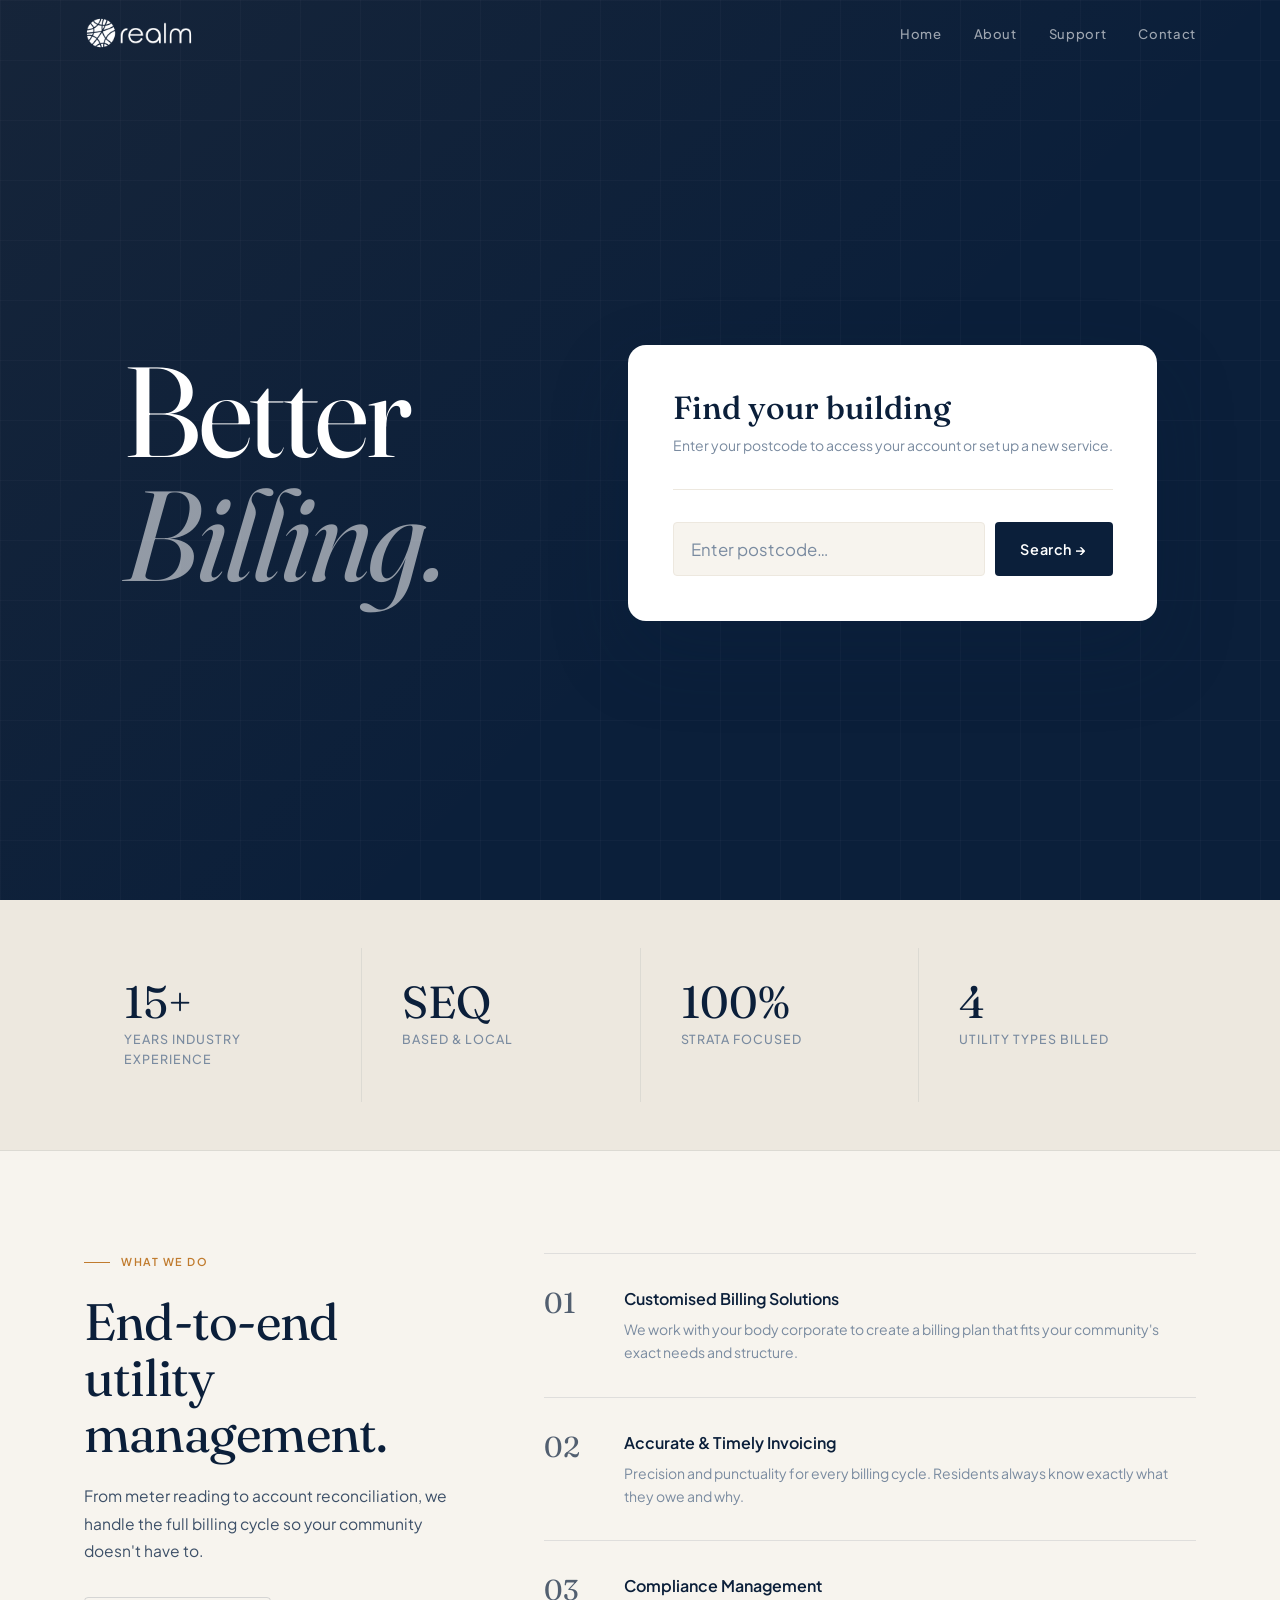
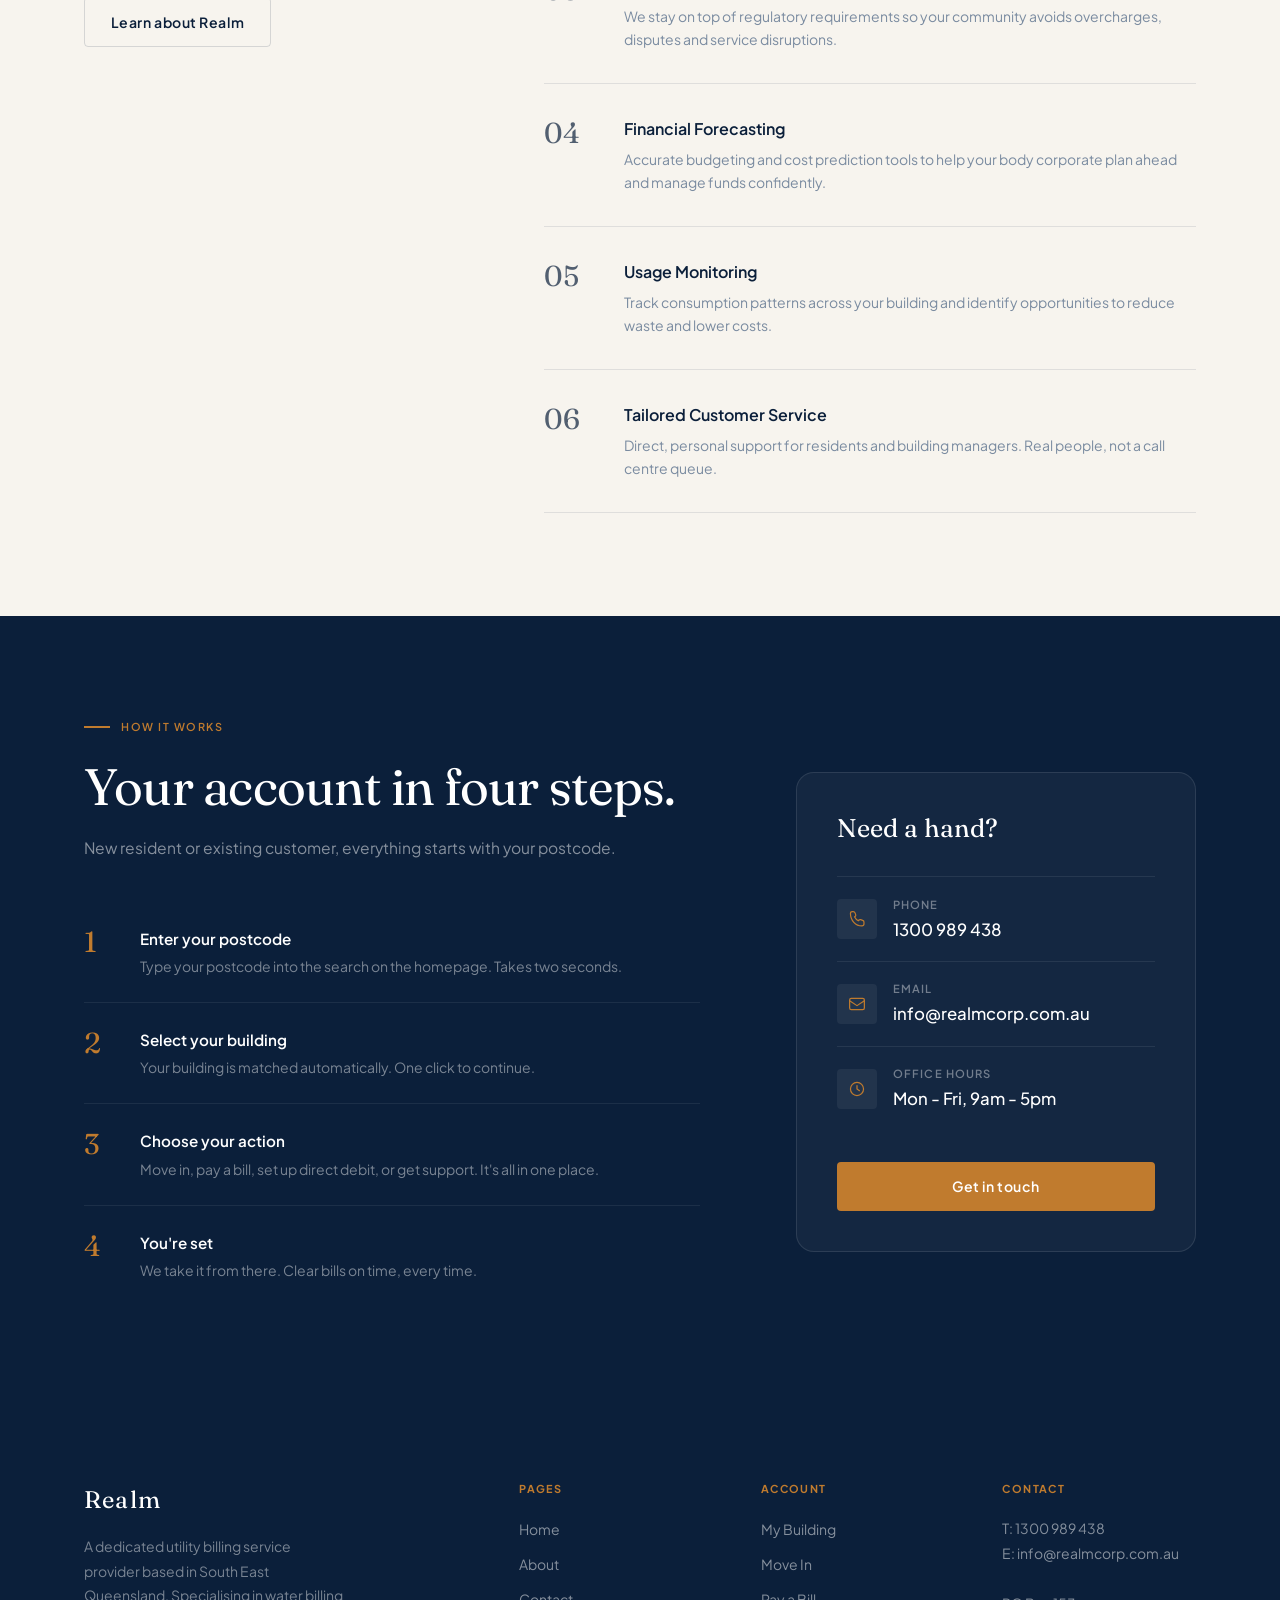
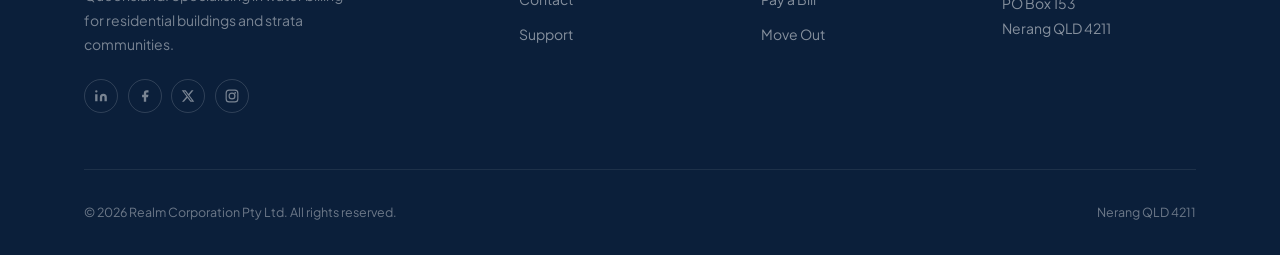
==== commit 57ea40a4: "style: increase hero heading size" ====
--- a/index.html
+++ b/index.html
@@ -48,7 +48,7 @@
     }
     .hero-text {}
     .hero-tagline { color: var(--amber); margin-bottom: 1.8rem; }
-    .hero-h1 { color: white; margin-bottom: 1.2rem; font-size: clamp(3.5rem, 8vw, 8.5rem); }
+    .hero-h1 { color: white; margin-bottom: 1.2rem; font-size: clamp(4.5rem, 10vw, 8.5rem); }
     .hero-h1 em { font-style: italic; color: rgba(255,255,255,0.55); }
     .hero-desc {
       font-size: 1.05rem;
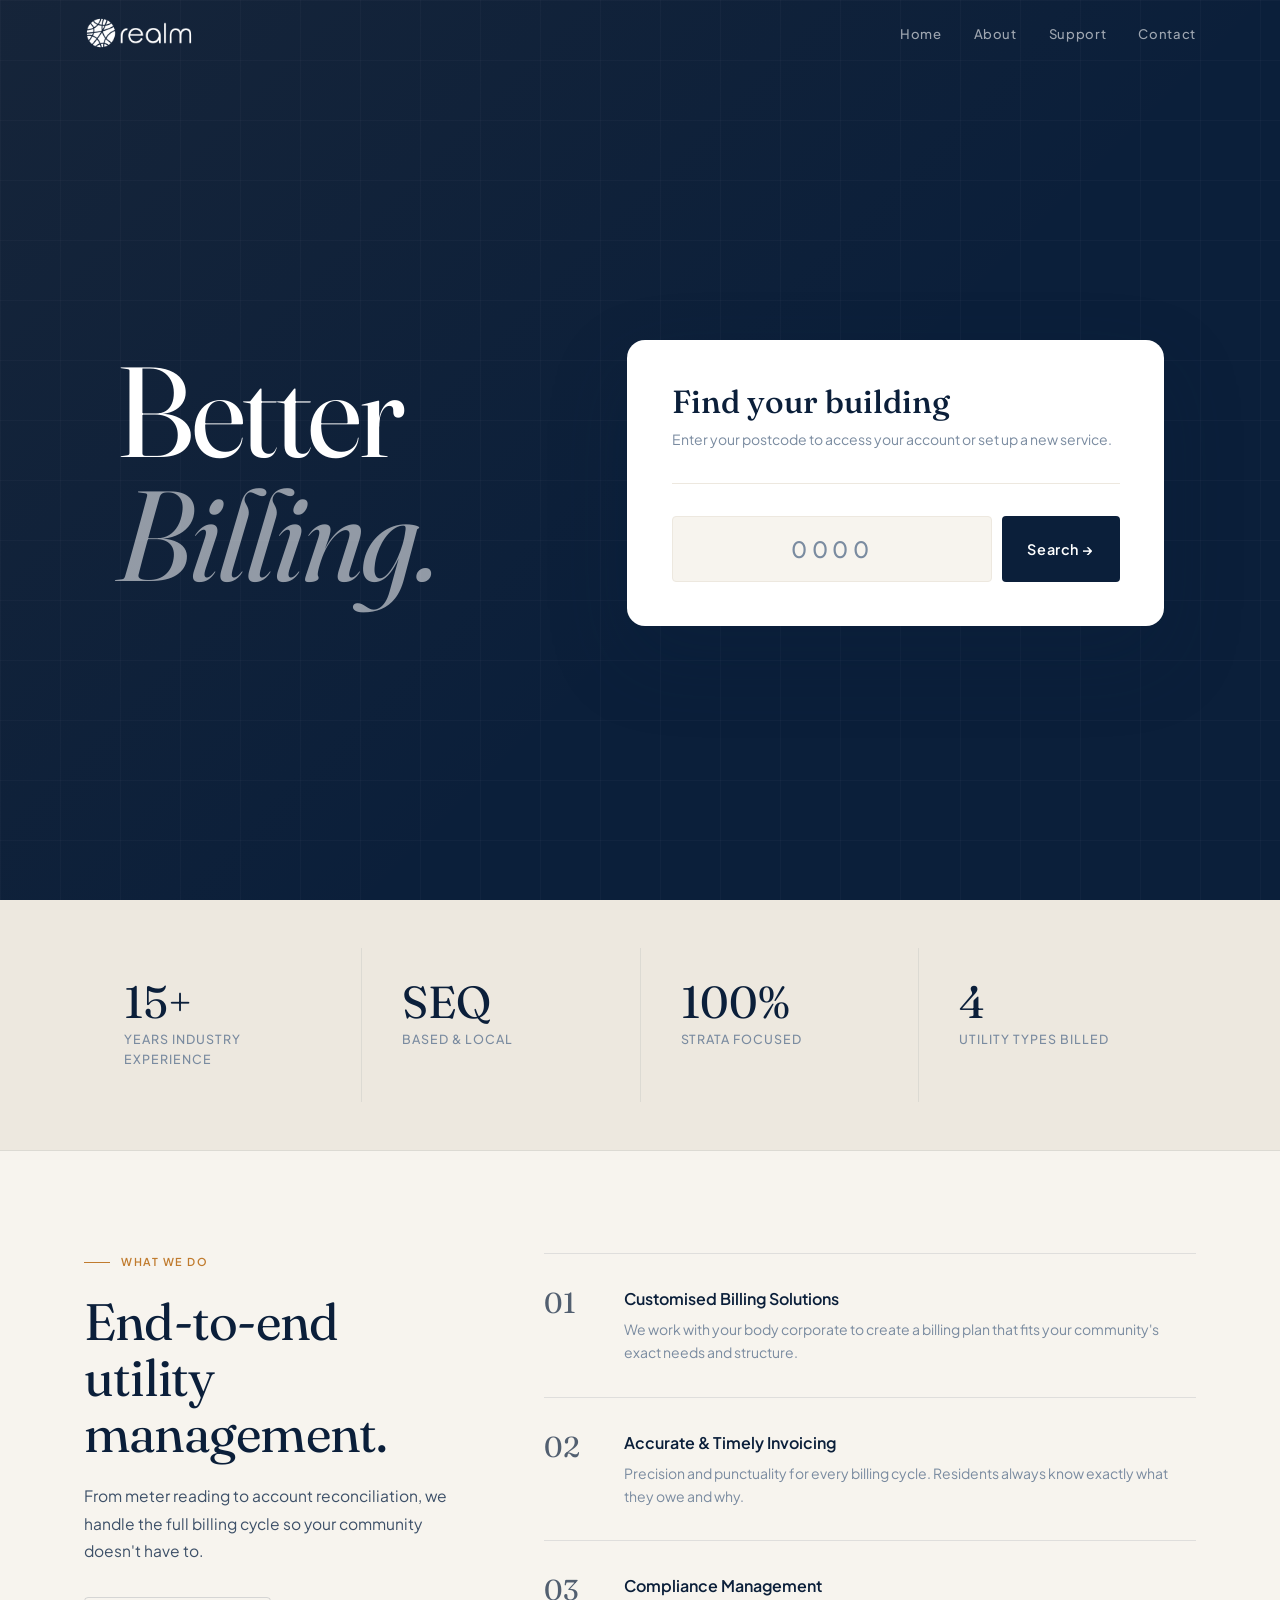
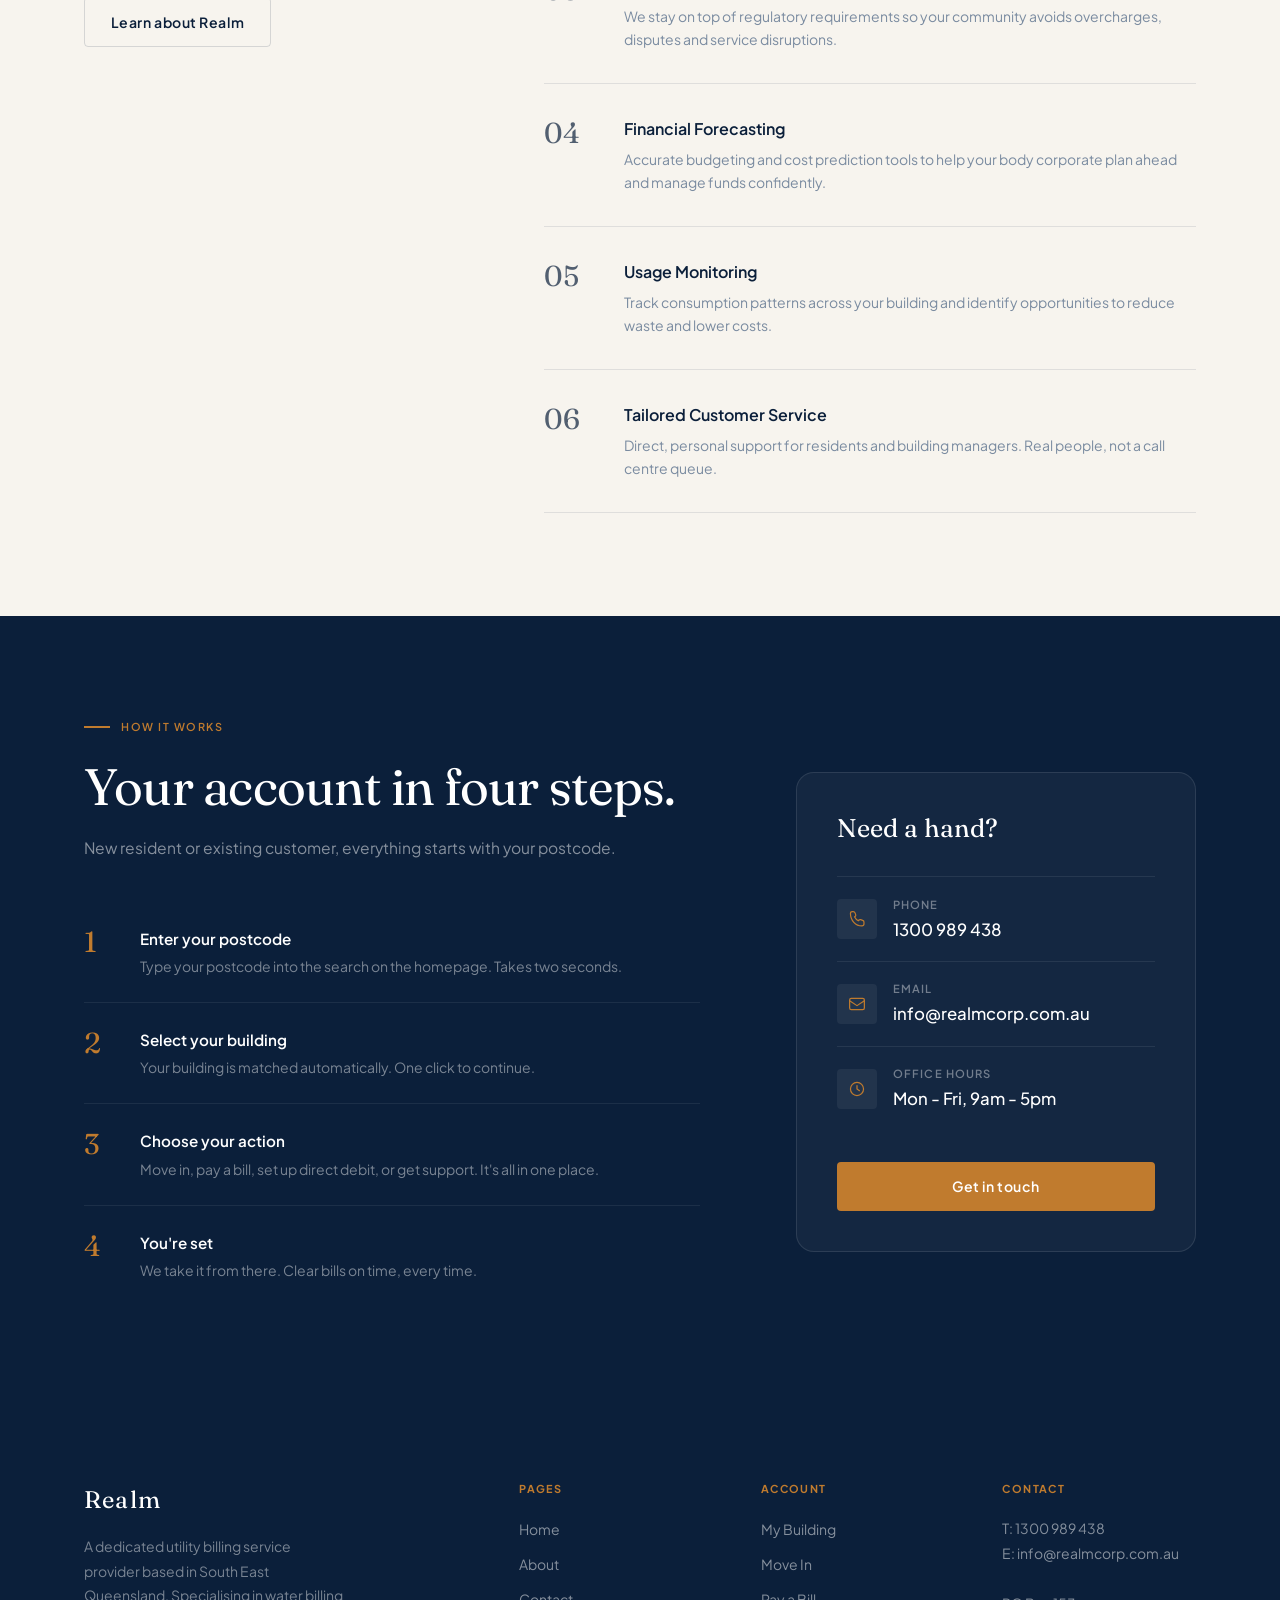
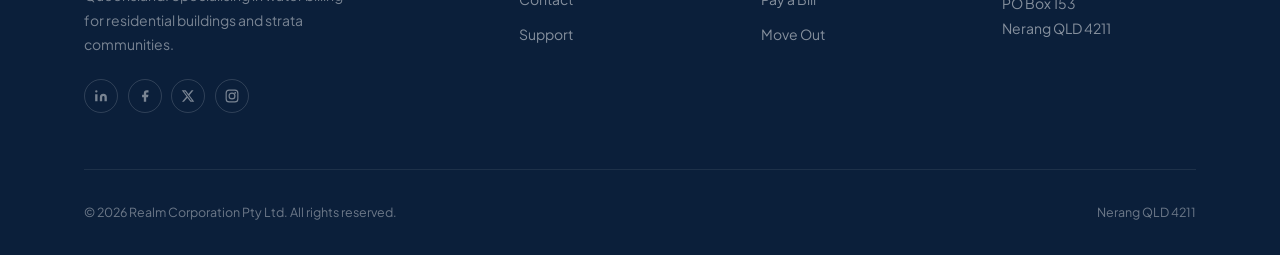
==== commit d446bd66: "style: replace placeholder text" ====
--- a/index.html
+++ b/index.html
@@ -108,9 +108,12 @@
       background: var(--cream);
       border: 1.5px solid var(--cream-dark);
       border-radius: var(--r-sm);
-      padding: 0.95rem 1.1rem;
-      font-size: 1.05rem;
+      padding: 1.1rem 1.1rem;
+      font-size: 1.4rem;
+      font-weight: 500;
       color: var(--text);
+      text-align: center;
+      letter-spacing: 0.2em;
       outline: none;
       transition: border-color 0.2s, background 0.2s, box-shadow 0.2s;
     }
@@ -134,38 +137,74 @@
       letter-spacing: 0.04em;
     }
     .search-row button:hover { background: var(--amber); }
-    .search-result {
+    /* ─── SEARCH DIALOG ─── */
+    .search-overlay {
       display: none;
-      margin-top: 1rem;
-      background: var(--cream);
-      border-radius: var(--r-sm);
-      padding: 1rem 1.1rem;
-      border-left: 3px solid var(--amber);
-    }
+      position: fixed;
+      inset: 0;
+      z-index: 300;
+      background: rgba(11,31,58,0.5);
+      backdrop-filter: blur(4px);
+      align-items: center;
+      justify-content: center;
+      padding: 1.5rem;
+    }
+    .search-overlay.visible { display: flex; }
+    .search-dialog {
+      background: white;
+      border-radius: var(--r-lg);
+      padding: 2.5rem;
+      max-width: 380px;
+      width: 100%;
+      box-shadow: var(--shadow-xl);
+      position: relative;
+      text-align: center;
+      animation: fadeUp 0.3s ease;
+    }
+    .search-dialog-close {
+      position: absolute;
+      top: 1rem;
+      right: 1.2rem;
+      background: none;
+      border: none;
+      font-size: 1.5rem;
+      color: var(--text-muted);
+      cursor: pointer;
+      line-height: 1;
+      transition: color 0.2s;
+    }
+    .search-dialog-close:hover { color: var(--navy); }
+    .search-result { display: none; }
     .search-result.visible { display: block; }
-    .search-result-label { font-size: 0.68rem; font-weight: 600; letter-spacing: 0.1em; text-transform: uppercase; color: var(--text-muted); margin-bottom: 0.25rem; }
-    .search-result-building { font-family: var(--ff-display); font-size: 1.1rem; font-weight: 500; color: var(--navy); margin-bottom: 0.6rem; }
-    .search-result-btn {
-      display: inline-flex;
+    .search-result-label { font-size: 0.68rem; font-weight: 600; letter-spacing: 0.1em; text-transform: uppercase; color: var(--text-muted); margin-bottom: 0.5rem; }
+    .search-result-sub { font-size: 0.85rem; color: var(--text-muted); line-height: 1.6; margin-bottom: 1.25rem; }
+    .result-list {
+      display: flex;
+      flex-direction: column;
+      gap: 0;
+      max-height: 280px;
+      overflow-y: auto;
+    }
+    .result-item {
+      display: flex;
       align-items: center;
-      gap: 0.4rem;
-      background: var(--navy);
-      color: white;
+      justify-content: space-between;
+      width: 100%;
+      background: none;
       border: none;
-      border-radius: var(--r-sm);
-      padding: 0.55rem 1rem;
-      font-size: 0.8rem;
-      font-weight: 600;
+      border-top: 1px solid var(--border);
+      padding: 1rem 0.25rem;
       cursor: pointer;
-      transition: background 0.2s;
-      letter-spacing: 0.04em;
-    }
-    .search-result-btn:hover { background: var(--amber); }
-    .search-no-result { display: none; margin-top: 1rem; font-size: 0.875rem; color: var(--text-muted); }
+      transition: background 0.15s;
+      text-align: left;
+    }
+    .result-item:hover { background: var(--cream); }
+    .result-item-name { font-family: var(--ff-display); font-size: 1.1rem; font-weight: 500; color: var(--navy); }
+    .result-item-arrow { font-size: 1rem; color: var(--amber); transition: transform 0.15s; }
+    .result-item:hover .result-item-arrow { transform: translateX(3px); }
+    .search-no-result { display: none; }
     .search-no-result.visible { display: block; }
-    .search-divider { display: flex; align-items: center; gap: 0.75rem; margin: 1.5rem 0 0; }
-    .search-divider::before, .search-divider::after { content: ''; flex: 1; height: 1px; background: var(--cream-dark); }
-    .search-divider span { font-size: 0.72rem; color: var(--text-muted); white-space: nowrap; }
+    .search-noresult-text { font-size: 0.95rem; color: var(--text-mid); margin-bottom: 0.5rem; }
 
     /* ─── ABOUT STRIP ─── */
     .about-strip {
@@ -307,12 +346,12 @@
       .hero-desc { font-size: 0.95rem; }
       .hero-badges { flex-direction: row; gap: 1.2rem; }
       .hero-badge { font-size: 0.78rem; }
-      .search-panel { padding: 2rem 1.5rem; margin: 0 0.5rem; }
+      .search-panel { padding: 1.8rem; margin: 0 1.8rem; }
       .search-panel-top { margin-bottom: 1.5rem; padding-bottom: 1.5rem; }
       .search-panel-top h2 { font-size: 1.5rem; }
       .search-panel-top p { font-size: 0.875rem; }
       .search-row { flex-direction: column; }
-      .search-row input { width: 100%; min-height: 48px; font-size: 1rem; }
+      .search-row input { width: 100%; min-height: 48px; font-size: 1.3rem; }
       .search-row button { width: 100%; justify-content: center; min-height: 48px; }
       .search-result-btn { width: 100%; justify-content: center; min-height: 44px; }
       .about-strip { padding: 2rem 0; }
@@ -328,7 +367,7 @@
       .section { padding: 3.5rem 0; }
     }
     @media (max-width: 380px) {
-      .search-panel { padding: 1.6rem 1.25rem; margin: 0 0.25rem; }
+      .search-panel { padding: 1.5rem; margin: 0 1.5rem; }
     }
   </style>
 </head>
@@ -378,23 +417,30 @@
       </div>
 
       <div class="search-row">
-        <input type="text" id="postcodeInput" placeholder="Enter postcode…" maxlength="4" inputmode="numeric" pattern="[0-9]*">
+        <input type="text" id="postcodeInput" placeholder="0000" maxlength="4" inputmode="numeric" pattern="[0-9]*">
         <button onclick="doSearch()">Search →</button>
-      </div>
-
-      <div class="search-result" id="searchResult">
-        <div class="search-result-label">Building found</div>
-        <div class="search-result-building" id="resultBuilding">Riverlily</div>
-        <button class="search-result-btn" id="resultBtn" onclick="goToHub()">Go to my building →</button>
-      </div>
-
-      <div class="search-no-result" id="searchNoResult">
-        No buildings found for that postcode. <a href="contact.html" style="color:var(--amber)">Contact us</a> for help.
       </div>
 
     </div>
   </div>
 </section>
+
+<!-- SEARCH DIALOG -->
+<div class="search-overlay" id="searchOverlay" onclick="closeDialog(event)">
+  <div class="search-dialog">
+    <button class="search-dialog-close" onclick="closeResult()" aria-label="Close">&times;</button>
+    <div class="search-result" id="searchResult">
+      <div class="search-result-label" id="resultCount">1 building found</div>
+      <p class="search-result-sub">Select your building to view rates, pay a bill, or manage your account.</p>
+      <div class="result-list" id="resultList"></div>
+    </div>
+    <div class="search-no-result" id="searchNoResult">
+      <div class="search-result-label">No results</div>
+      <p class="search-noresult-text">No buildings found for that postcode.</p>
+      <a href="contact.html" class="btn btn-outline" style="width:100%;justify-content:center;margin-top:0.75rem">Contact us for help</a>
+    </div>
+  </div>
+</div>
 
 <!-- STATS STRIP -->
 <div class="about-strip">
@@ -606,42 +652,56 @@
 
 <script>
   // Simulate the postcode→building lookup (mirrors live site behaviour)
-  const BUILDINGS = {
-    '4211': 'Riverlily',
-    '4210': 'Crestwood Gardens',
-    '4212': 'Saltwater',
-    '4215': 'Chevron Vista',
-    '4216': 'Harbour Reach',
-    '4217': 'Surfers Palms',
+  var BUILDINGS = {
+    '4211': ['Riverlily', 'Coomera Outlook', 'Silverferns'],
+    '4210': ['Crestwood Gardens'],
+    '4212': ['Saltwater', 'Northern Bay'],
+    '4215': ['Chevron Vista', 'Surfers Views South'],
+    '4216': ['Harbour Reach'],
+    '4217': ['Surfers Palms', 'Cascades By The Bay', 'Iceworks', 'The Moroccan', 'Ivory Burleigh Beach', 'Signature Point CTS 41630', 'Surfers Views South CTS 24128', 'Beach House On Suttons CTS 34317', 'Forty Tuscany CTS 25724', 'City Connection', 'Portofino 1', 'Summer Chambers', 'Arvia CTS 51778', 'On The Bay Apartments CTS 36317', 'Shea Residences'],
   };
 
-  let currentBuilding = null;
+  var overlay = document.getElementById('searchOverlay');
+  var resultEl = document.getElementById('searchResult');
+  var noResultEl = document.getElementById('searchNoResult');
+  var listEl = document.getElementById('resultList');
 
   function doSearch() {
-    const val = document.getElementById('postcodeInput').value.trim();
-    const resultEl = document.getElementById('searchResult');
-    const noResultEl = document.getElementById('searchNoResult');
-    const buildingEl = document.getElementById('resultBuilding');
+    var val = document.getElementById('postcodeInput').value.trim();
 
     resultEl.classList.remove('visible');
     noResultEl.classList.remove('visible');
 
     if (!val || val.length < 4) return;
 
-    const building = BUILDINGS[val];
-    if (building) {
-      currentBuilding = building;
-      buildingEl.textContent = building;
+    var buildings = BUILDINGS[val];
+    if (buildings && buildings.length) {
+      listEl.innerHTML = buildings.map(function(name) {
+        return '<button class="result-item" onclick="goToHub(\'' + name.replace(/'/g, "\\'") + '\')">' +
+          '<span class="result-item-name">' + name + '</span>' +
+          '<span class="result-item-arrow">→</span>' +
+        '</button>';
+      }).join('');
+      document.getElementById('resultCount').textContent = buildings.length === 1
+        ? '1 building found'
+        : buildings.length + ' buildings found';
       resultEl.classList.add('visible');
     } else {
       noResultEl.classList.add('visible');
     }
+    overlay.classList.add('visible');
   }
 
-  function goToHub() {
-    if (currentBuilding) {
-      window.location.href = 'building-hub.html?building=' + encodeURIComponent(currentBuilding);
-    }
+  function closeResult() {
+    overlay.classList.remove('visible');
+  }
+
+  function closeDialog(e) {
+    if (e.target === overlay) closeResult();
+  }
+
+  function goToHub(name) {
+    window.location.href = 'building-hub.html?building=' + encodeURIComponent(name);
   }
 
   // Allow Enter key
